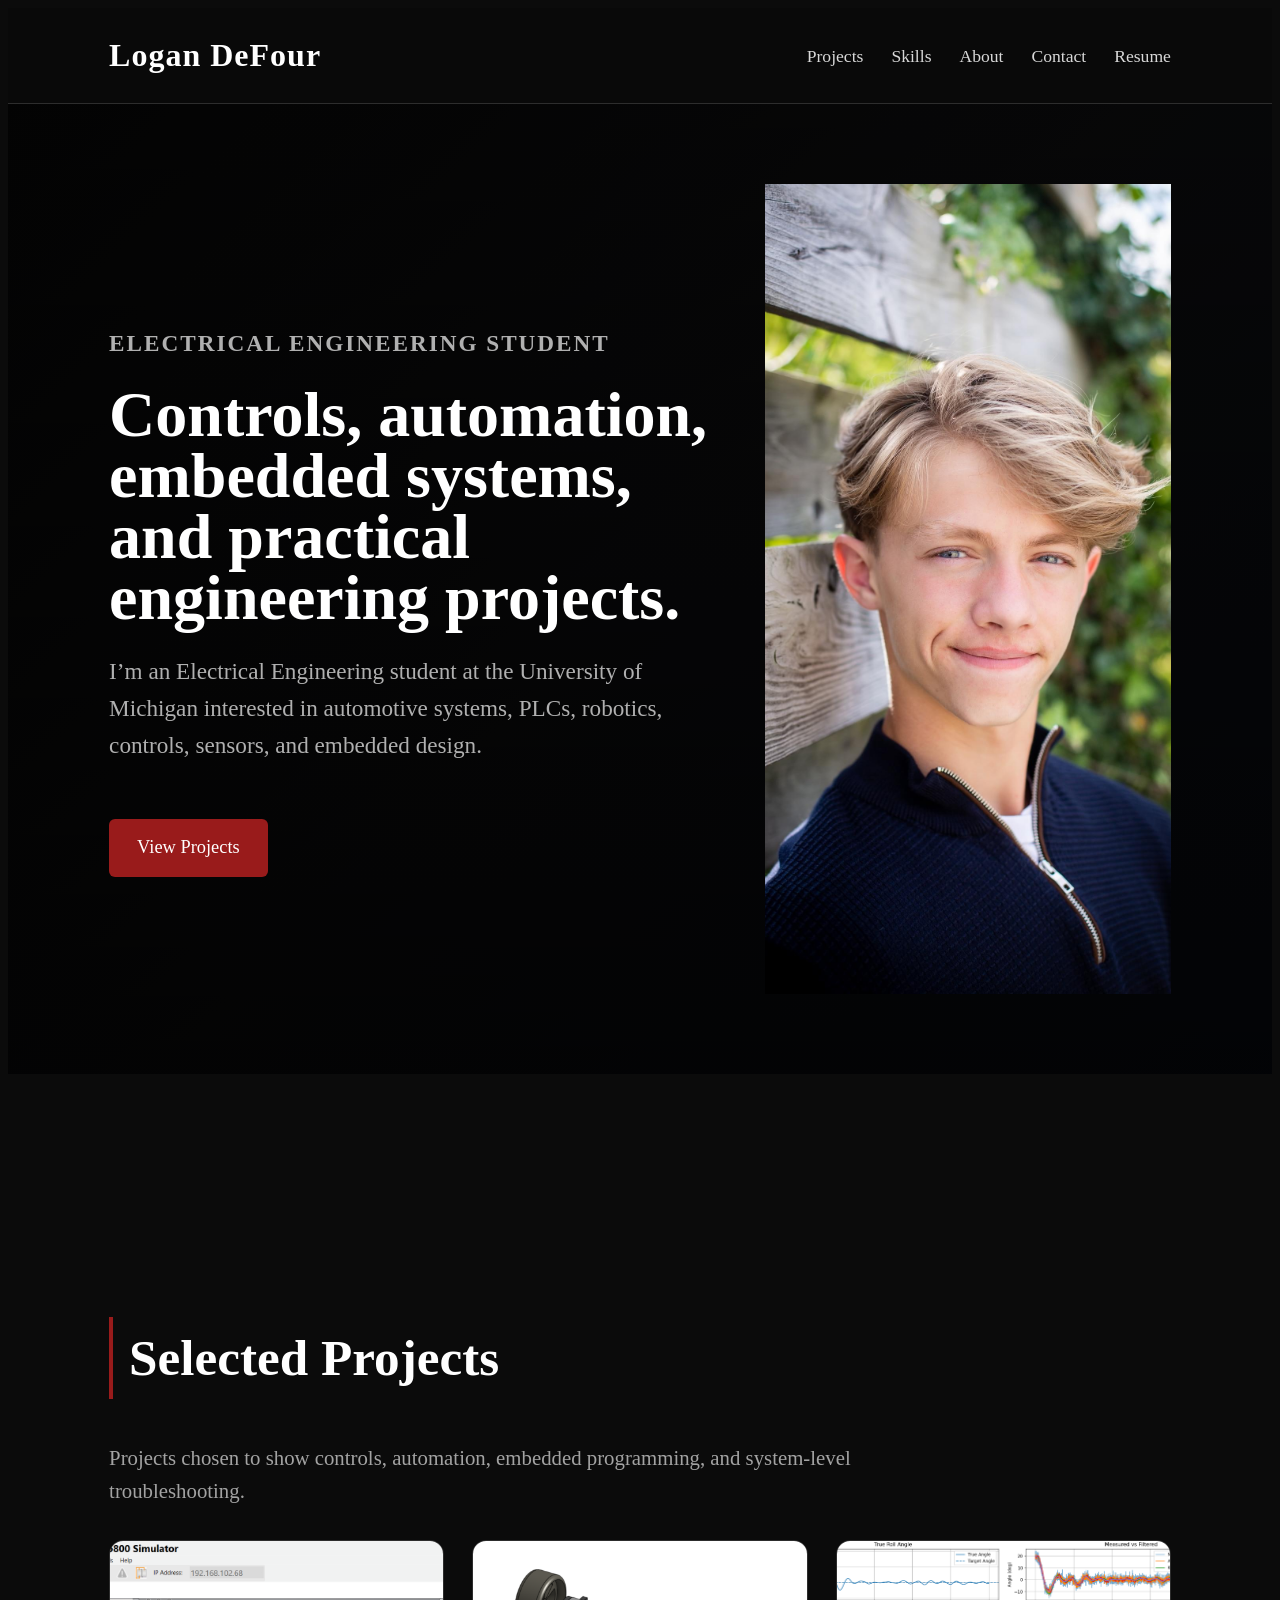
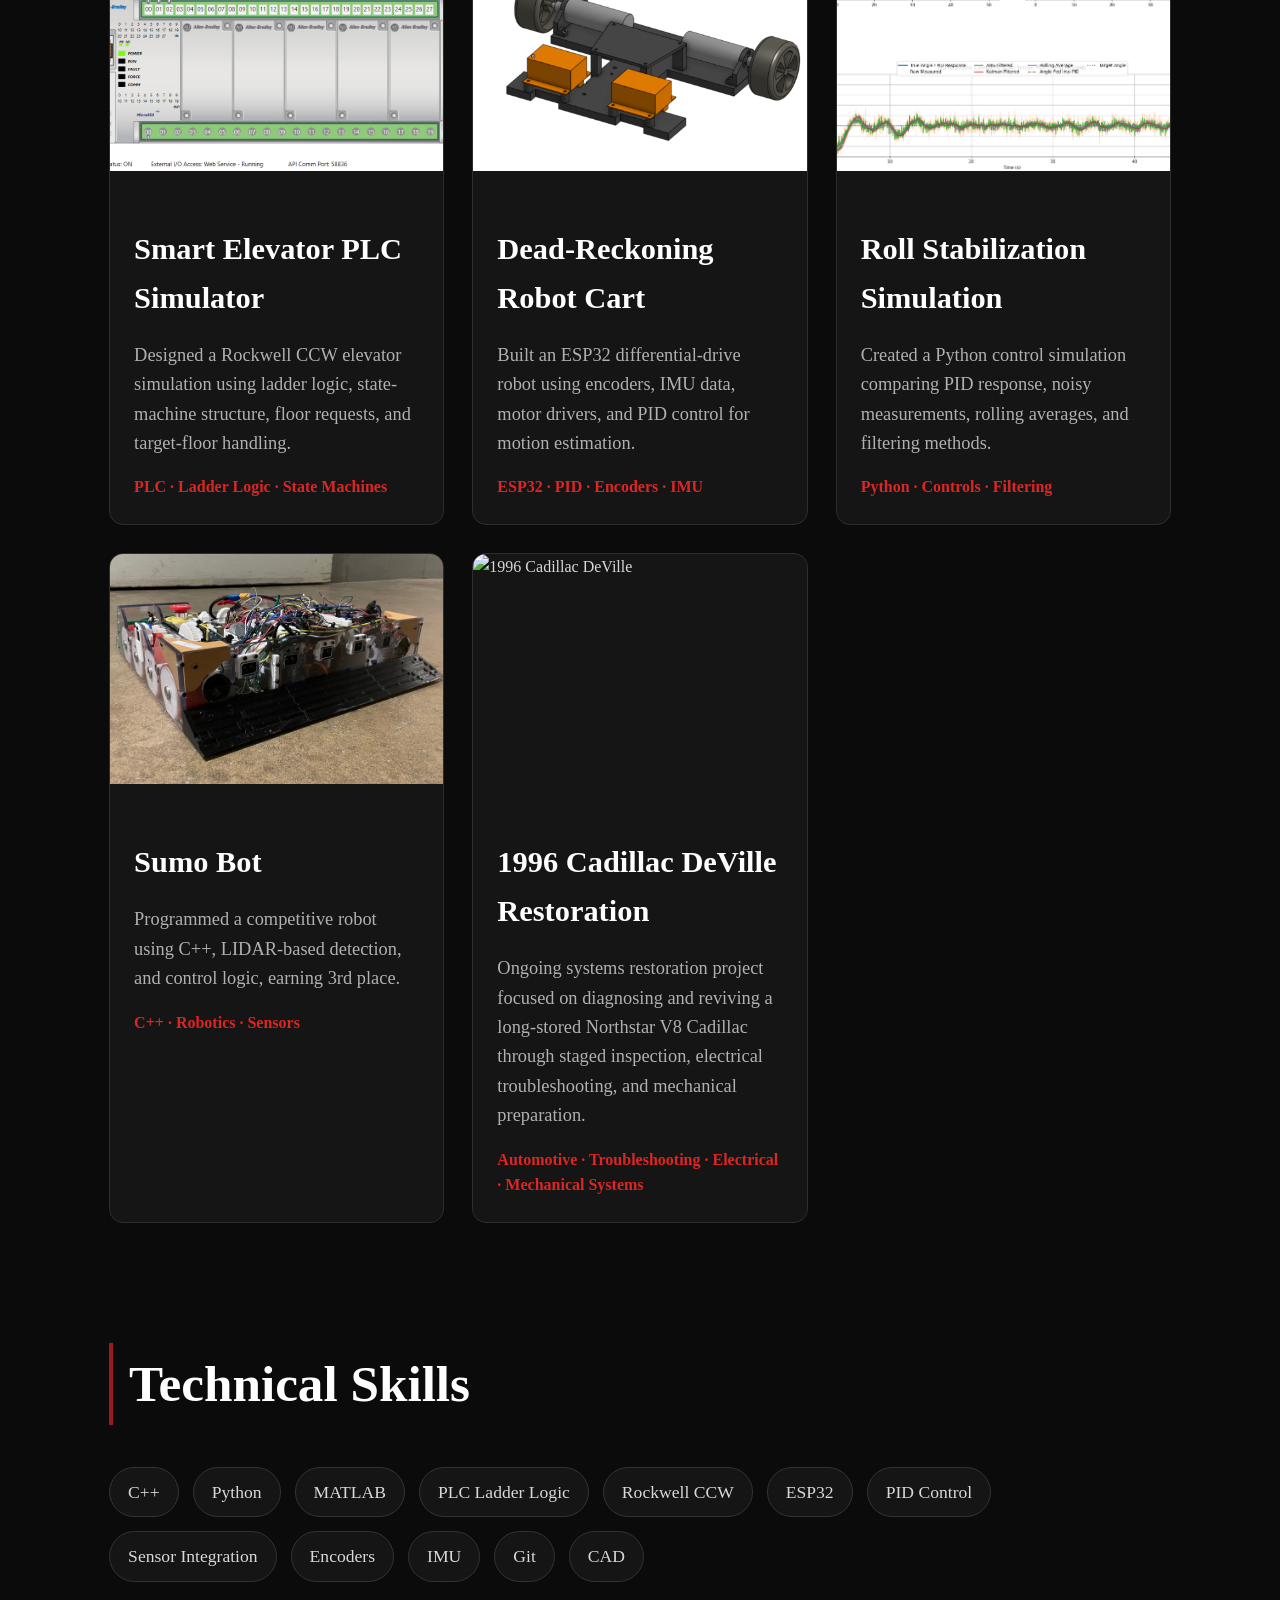
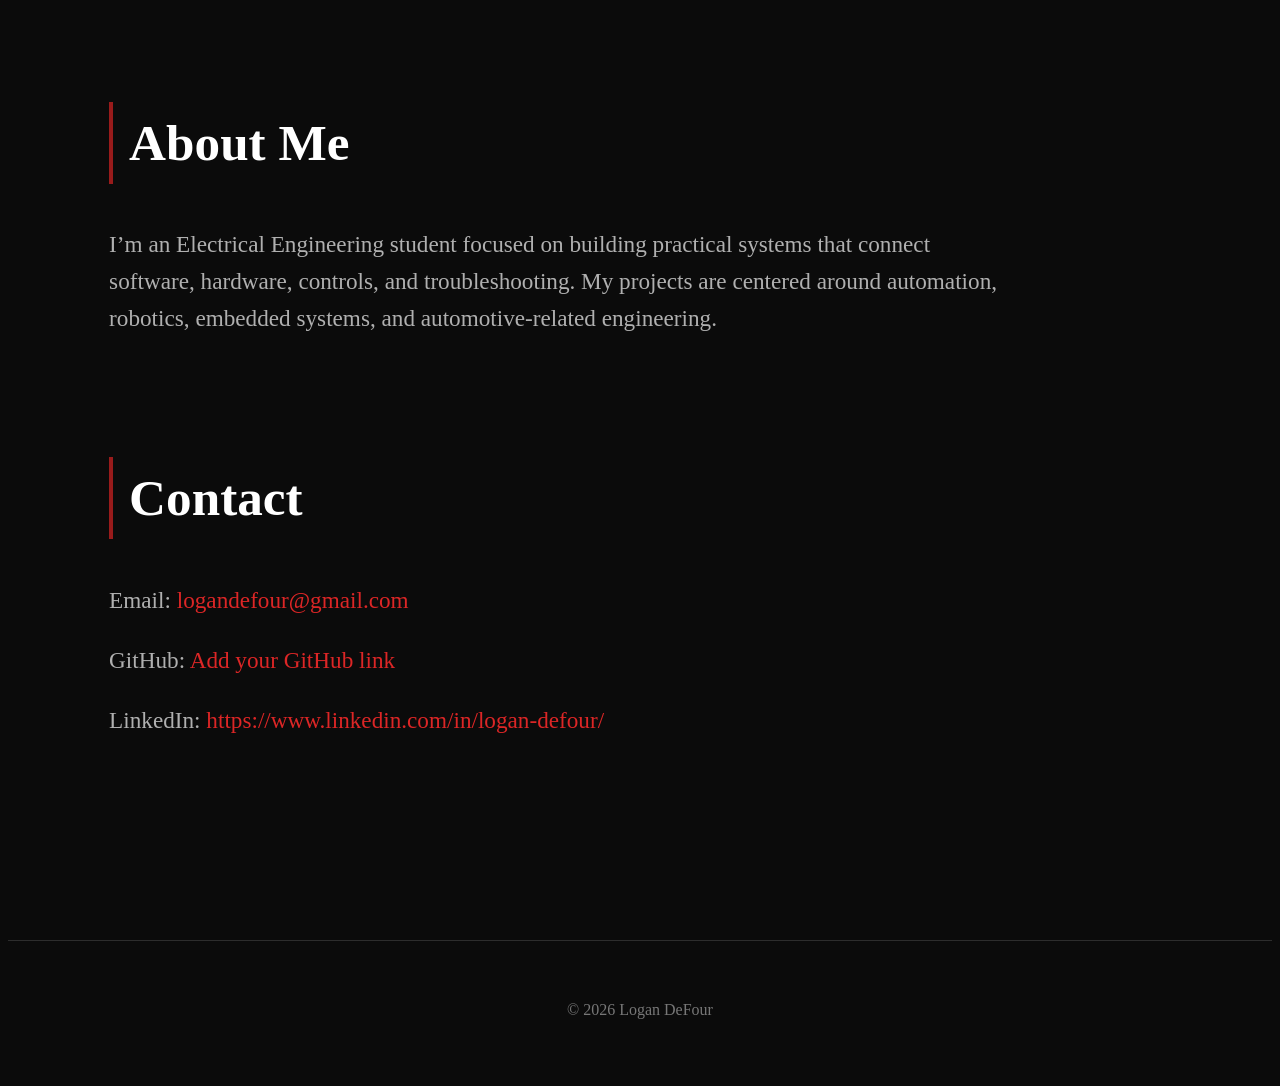
==== index.html @ d98cb48e "another bug fix" ====
<!DOCTYPE html>
<html lang="en">
<head>
  <meta charset="UTF-8" />
  <meta name="viewport" content="width=device-width, initial-scale=1.0" />
  <title>Logan DeFour | Engineering Portfolio</title>
  <link rel="stylesheet" href="style.css" />
</head>
<body>

<header class="site-header">
  <nav>
    <a class="logo" href="index.html">Logan DeFour</a>
    <div class="nav-links">
      <a href="#projects">Projects</a>
      <a href="#skills">Skills</a>
      <a href="#about">About</a>
      <a href="#contact">Contact</a>
      <a href="resume.pdf" target="_blank">Resume</a>
    </div>
  </nav>
</header>

<section class="hero">
  <div class="hero-text">
    <p class="eyebrow">Electrical Engineering Student</p>
    <h1>Controls, automation, embedded systems, and practical engineering projects.</h1>
    <p>
      I’m an Electrical Engineering student at the University of Michigan interested in
      automotive systems, PLCs, robotics, controls, sensors, and embedded design.
    </p>
    <a class="button" href="#projects">View Projects</a>
  </div>

<img
  class="hero-image"
  src="images/headshot.JPG"
  alt="Logan DeFour"
/>
</section>

<main>

<section id="projects">
  <div class="section-heading">
    <h2>Selected Projects</h2>
    <p>Projects chosen to show controls, automation, embedded programming, and system-level troubleshooting.</p>
  </div>

  <div class="project-grid">

    <a class="project-card" href="projects/elevator.html">
      <img
        class="project-image"
        src = "images/850-sim-image.png"
        alt="plc sim icon"
      />
      <div class="project-content">
        <h3>Smart Elevator PLC Simulator</h3>
        <p>
          Designed a Rockwell CCW elevator simulation using ladder logic, state-machine structure,
          floor requests, and target-floor handling.
        </p>
        <span>PLC · Ladder Logic · State Machines</span>
      </div>
    </a>

    <a class="project-card" href="projects/robot-cart.html">
      <img
        class="project-image"
        src="images/dr-cad.png"
        alt="dr cart CAD model"
      />
      <div class="project-content">
        <h3>Dead-Reckoning Robot Cart</h3>
        <p>
          Built an ESP32 differential-drive robot using encoders, IMU data, motor drivers,
          and PID control for motion estimation.
        </p>
        <span>ESP32 · PID · Encoders · IMU</span>
      </div>
    </a>

    <a class="project-card" href="projects/controls-sim.html">
    <img
        class="project-image"
        src="images/control-sim-chart.png"
        alt="control sim chart"
    /> 
      <div class="project-content">
        <h3>Roll Stabilization Simulation</h3>
        <p>
          Created a Python control simulation comparing PID response, noisy measurements,
          rolling averages, and filtering methods.
        </p>
        <span>Python · Controls · Filtering</span>
      </div>
    </a>

    <a class="project-card" href="projects/sumo-bot.html">
        <img
        class="project-image"
        src="images/sumo-title-card.jpeg"
        alt="sumo index picture"
      />
      <div 
      <div class="project-content">
        <h3>Sumo Bot</h3>
        <p>
          Programmed a competitive robot using C++, LIDAR-based detection, and control logic,
          earning 3rd place.
        </p>
        <span>C++ · Robotics · Sensors</span>
      </div>
    </a>


<a class="project-card" href="projects/deville.html">
  <img
    class="project-image"
    src="images/side_profile.PNG"
    alt="1996 Cadillac DeVille"
/>
  <div class="project-content">
    <h3>1996 Cadillac DeVille Restoration</h3>
    <p>
      Ongoing systems restoration project focused on diagnosing and reviving a long-stored
      Northstar V8 Cadillac through staged inspection, electrical troubleshooting, and mechanical preparation.
    </p>
    <span>Automotive · Troubleshooting · Electrical · Mechanical Systems</span>
  </div>
</a>

  </div>
</section>

<section id="skills">
  <div class="section-heading">
    <h2>Technical Skills</h2>
  </div>

  <div class="skills-grid">
    <span>C++</span>
    <span>Python</span>
    <span>MATLAB</span>
    <span>PLC Ladder Logic</span>
    <span>Rockwell CCW</span>
    <span>ESP32</span>
    <span>PID Control</span>
    <span>Sensor Integration</span>
    <span>Encoders</span>
    <span>IMU</span>
    <span>Git</span>
    <span>CAD</span>
  </div>
</section>

<section id="about" class="about">
  <div class="section-heading">
    <h2>About Me</h2>
  </div>

  <p>
    I’m an Electrical Engineering student focused on building practical systems that connect
    software, hardware, controls, and troubleshooting. My projects are centered around automation,
    robotics, embedded systems, and automotive-related engineering.
  </p>
</section>

<section id="contact" class="contact">
  <div class="section-heading">
    <h2>Contact</h2>
  </div>

  <p>Email: <a href="mailto:logandefour@gmail.com">logandefour@gmail.com</a></p>
  <p>GitHub: <a href="#" target="_blank">Add your GitHub link</a></p>
  <p>LinkedIn: <a href="#" target="_blank">https://www.linkedin.com/in/logan-defour/</a></p>
</section>

</main>

<footer>
  <p>© 2026 Logan DeFour</p>
</footer>
---- style.css ----
<<<<<<< HEAD
@import url('https://fonts.googleapis.com/css2?family=Cormorant+Garamond:wght@400;500;600;700&display=swap');

* {
  margin: 0;
  padding: 0;
  box-sizing: border-box;
}

html {
  scroll-behavior: smooth;
}

body {
  background: #0b0b0b;
  color: #d8d8d8;
  font-family: "Cormorant Garamond", serif;
  line-height: 1.6;
}

a {
  color: inherit;
  text-decoration: none;
}

.site-header {
  position: sticky;
  top: 0;
  z-index: 10;
  background: rgba(10, 10, 10, 0.92);
  border-bottom: 1px solid #2d2d2d;
  backdrop-filter: blur(10px);
}

nav {
  display: flex;
  justify-content: space-between;
  align-items: center;
  padding: 22px 8%;
}

.logo {
  color: #ffffff;
  font-size: 2rem;
  font-weight: 700;
  letter-spacing: 1px;
}

.nav-links a {
  margin-left: 24px;
  color: #d8d8d8;
  font-size: 1.1rem;
}

.nav-links a:hover {
  color: #dc2626;
}

.hero {
  min-height: 90vh;
  padding: 80px 8%;
  display: grid;
  grid-template-columns: 1.2fr 0.8fr;
  gap: 48px;
  align-items: center;
  background:
    linear-gradient(rgba(0,0,0,0.72), rgba(0,0,0,0.86)),
    linear-gradient(135deg, #0b0b0b, #18181b, #111827);
}

.eyebrow {
  color: #dc2626;
  font-weight: 700;
  text-transform: uppercase;
  letter-spacing: 2px;
}

.hero h1 {
  font-size: clamp(3.4rem, 5vw, 6.7rem);
  line-height: 0.95;
  margin: 16px 0 24px;
  color: white;
}

.hero p {
  font-size: 1.45rem;
  color: #b0b0b0;
  max-width: 850px;
}

.button {
  display: inline-block;
  margin-top: 32px;
  padding: 14px 28px;
  background: #991b1b;
  color: white;
  border-radius: 6px;
  font-size: 1.15rem;
  transition: 0.25s;
}

.button:hover {
  background: #dc2626;
  transform: translateY(-2px);
}

.placeholder {
  border: 1px dashed #555;
  background: #151515;
  color: #777;
  display: flex;
  align-items: center;
  justify-content: center;
  text-align: center;
  padding: 24px;
}

.hero-visual {
    height: 650px;
    overflow: hidden;
    border-radius: 16px;
}

.hero-image {
    width: 100%;
    height: 100%;
    object-fit: cover;
    object-position: center top;
}

main {
  padding: 80px 8%;
}

section {
  margin-bottom: 120px;
}

.section-heading {
  margin-bottom: 32px;
}

.section-heading h2 {
  font-size: 3.2rem;
  color: white;
  border-left: 4px solid #991b1b;
  padding-left: 16px;
}

.section-heading p {
  font-size: 1.3rem;
  color: #a3a3a3;
  max-width: 850px;
  margin-top: 12px;
}

.project-grid {
  display: grid;
  grid-template-columns: repeat(auto-fit, minmax(320px, 1fr));
  gap: 28px;
}

.project-card {
  background: #151515;
  border: 1px solid #2d2d2d;
  border-radius: 14px;
  overflow: hidden;
  transition: 0.25s;
}

.project-card:hover {
  transform: translateY(-8px);
  border-color: #991b1b;
  box-shadow: 0 10px 30px rgba(153, 27, 27, 0.25);
}

.project-image {
    width: 100%;
    height: 230px;
    object-fit: cover;
    display: block;
}
.project-content {
  padding: 24px;
}

.project-content h3 {
  font-size: 1.9rem;
  color: white;
  margin-bottom: 12px;
}

.project-content p {
  font-size: 1.15rem;
  color: #b0b0b0;
  margin-bottom: 16px;
}

.project-content span {
  color: #dc2626;
  font-weight: 700;
}

.skills-grid {
  display: flex;
  flex-wrap: wrap;
  gap: 14px;
}

.skills-grid span {
  background: #151515;
  border: 1px solid #333;
  padding: 10px 18px;
  border-radius: 999px;
  font-size: 1.1rem;
}

.about p,
.contact p {
  font-size: 1.45rem;
  color: #b0b0b0;
  max-width: 900px;
}

.contact a {
  color: #dc2626;
}

footer {
  padding: 40px 8%;
  text-align: center;
  border-top: 1px solid #2d2d2d;
  color: #777;
}

/* Project Pages */

.project-page {
  padding: 80px 8%;
}

.project-hero {
  margin-bottom: 70px;
}

.back-link {
  color: #dc2626;
  font-size: 1.1rem;
}

.project-hero h1 {
  font-size: clamp(3rem, 7vw, 6rem);
  color: white;
  line-height: 1;
  margin: 24px 0;
}

.project-summary {
  font-size: 1.45rem;
  color: #b0b0b0;
  max-width: 950px;
}

.project-layout {
  display: grid;
  grid-template-columns: 1fr 1fr;
  gap: 36px;
  align-items: start;
}

.project-section {
  background: #151515;
  border: 1px solid #2d2d2d;
  border-radius: 14px;
  padding: 28px;
}

.project-section h2 {
  font-size: 2.3rem;
  color: white;
  margin-bottom: 16px;
}

.project-section p,
.project-section li {
  font-size: 1.2rem;
  color: #b0b0b0;
}

.project-section ul {
  padding-left: 24px;
}

.visual-large {
  min-height: 360px;
  border-radius: 14px;
  margin-bottom: 28px;
}

.full-width {
  grid-column: 1 / -1;
}

@media (max-width: 850px) {
  .hero,
  .project-layout {
    grid-template-columns: 1fr;
  }

  nav {
    flex-direction: column;
    gap: 16px;
  }

  .nav-links a {
    margin: 0 8px;
  }
=======
@import url('https://fonts.googleapis.com/css2?family=Cormorant+Garamond:wght@400;500;600;700&display=swap');

* {
  margin: 0;
  padding: 0;
  box-sizing: border-box;
}

html {
  scroll-behavior: smooth;
}

body {
  background: #0b0b0b;
  color: #d8d8d8;
  font-family: "Cormorant Garamond", serif;
  line-height: 1.6;
}

a {
  color: inherit;
  text-decoration: none;
}

.site-header {
  position: sticky;
  top: 0;
  z-index: 10;
  background: rgba(10, 10, 10, 0.92);
  border-bottom: 1px solid #2d2d2d;
  backdrop-filter: blur(10px);
}

nav {
  display: flex;
  justify-content: space-between;
  align-items: center;
  padding: 22px 8%;
}

.logo {
  color: #ffffff;
  font-size: 2rem;
  font-weight: 700;
  letter-spacing: 1px;
}

.nav-links a {
  margin-left: 24px;
  color: #d8d8d8;
  font-size: 1.1rem;
}

.nav-links a:hover {
  color: #dc2626;
}

.hero {
  min-height: 90vh;
  padding: 80px 8%;
  display: grid;
  grid-template-columns: 1.2fr 0.8fr;
  gap: 48px;
  align-items: center;
  background:
    linear-gradient(rgba(0,0,0,0.72), rgba(0,0,0,0.86)),
    linear-gradient(135deg, #0b0b0b, #18181b, #111827);
}

.eyebrow {
  color: #dc2626;
  font-weight: 700;
  text-transform: uppercase;
  letter-spacing: 2px;
}

.hero h1 {
  font-size: clamp(3.4rem, 5vw, 6.7rem);
  line-height: 0.95;
  margin: 16px 0 24px;
  color: white;
}

.hero p {
  font-size: 1.45rem;
  color: #b0b0b0;
  max-width: 850px;
}

.button {
  display: inline-block;
  margin-top: 32px;
  padding: 14px 28px;
  background: #991b1b;
  color: white;
  border-radius: 6px;
  font-size: 1.15rem;
  transition: 0.25s;
}

.button:hover {
  background: #dc2626;
  transform: translateY(-2px);
}

.placeholder {
  border: 1px dashed #555;
  background: #151515;
  color: #777;
  display: flex;
  align-items: center;
  justify-content: center;
  text-align: center;
  padding: 24px;
}

.hero-visual {
    height: 650px;
    overflow: hidden;
    border-radius: 16px;
}

.hero-image {
    width: 100%;
    height: 100%;
    object-fit: cover;
    object-position: center top;
}

main {
  padding: 80px 8%;
}

section {
  margin-bottom: 120px;
}

.section-heading {
  margin-bottom: 32px;
}

.section-heading h2 {
  font-size: 3.2rem;
  color: white;
  border-left: 4px solid #991b1b;
  padding-left: 16px;
}

.section-heading p {
  font-size: 1.3rem;
  color: #a3a3a3;
  max-width: 850px;
  margin-top: 12px;
}

.project-grid {
  display: grid;
  grid-template-columns: repeat(auto-fit, minmax(320px, 1fr));
  gap: 28px;
}

.project-card {
  background: #151515;
  border: 1px solid #2d2d2d;
  border-radius: 14px;
  overflow: hidden;
  transition: 0.25s;
}

.project-card:hover {
  transform: translateY(-8px);
  border-color: #991b1b;
  box-shadow: 0 10px 30px rgba(153, 27, 27, 0.25);
}

.project-image {
    width: 100%;
    height: 230px;
    object-fit: cover;
    display: block;
}
.project-content {
  padding: 24px;
}

.project-content h3 {
  font-size: 1.9rem;
  color: white;
  margin-bottom: 12px;
}

.project-content p {
  font-size: 1.15rem;
  color: #b0b0b0;
  margin-bottom: 16px;
}

.project-content span {
  color: #dc2626;
  font-weight: 700;
}

.skills-grid {
  display: flex;
  flex-wrap: wrap;
  gap: 14px;
}

.skills-grid span {
  background: #151515;
  border: 1px solid #333;
  padding: 10px 18px;
  border-radius: 999px;
  font-size: 1.1rem;
}

.about p,
.contact p {
  font-size: 1.45rem;
  color: #b0b0b0;
  max-width: 900px;
}

.contact a {
  color: #dc2626;
}

footer {
  padding: 40px 8%;
  text-align: center;
  border-top: 1px solid #2d2d2d;
  color: #777;
}

/* Project Pages */

.project-page {
  padding: 80px 8%;
}

.project-hero {
  margin-bottom: 70px;
}

.back-link {
  color: #dc2626;
  font-size: 1.1rem;
}

.project-hero h1 {
  font-size: clamp(3rem, 7vw, 6rem);
  color: white;
  line-height: 1;
  margin: 24px 0;
}

.project-summary {
  font-size: 1.45rem;
  color: #b0b0b0;
  max-width: 950px;
}

.project-layout {
  display: grid;
  grid-template-columns: 1fr 1fr;
  gap: 36px;
  align-items: start;
}

.project-section {
  background: #151515;
  border: 1px solid #2d2d2d;
  border-radius: 14px;
  padding: 28px;
}

.project-section h2 {
  font-size: 2.3rem;
  color: white;
  margin-bottom: 16px;
}

.project-section p,
.project-section li {
  font-size: 1.2rem;
  color: #b0b0b0;
}

.project-section ul {
  padding-left: 24px;
}

.visual-large {
  min-height: 360px;
  border-radius: 14px;
  margin-bottom: 28px;
}

.full-width {
  grid-column: 1 / -1;
}

@media (max-width: 850px) {
  .hero,
  .project-layout {
    grid-template-columns: 1fr;
  }

  nav {
    flex-direction: column;
    gap: 16px;
  }

  .nav-links a {
    margin: 0 8px;
  }
>>>>>>> 4660305 (Initial Portfolio)
}
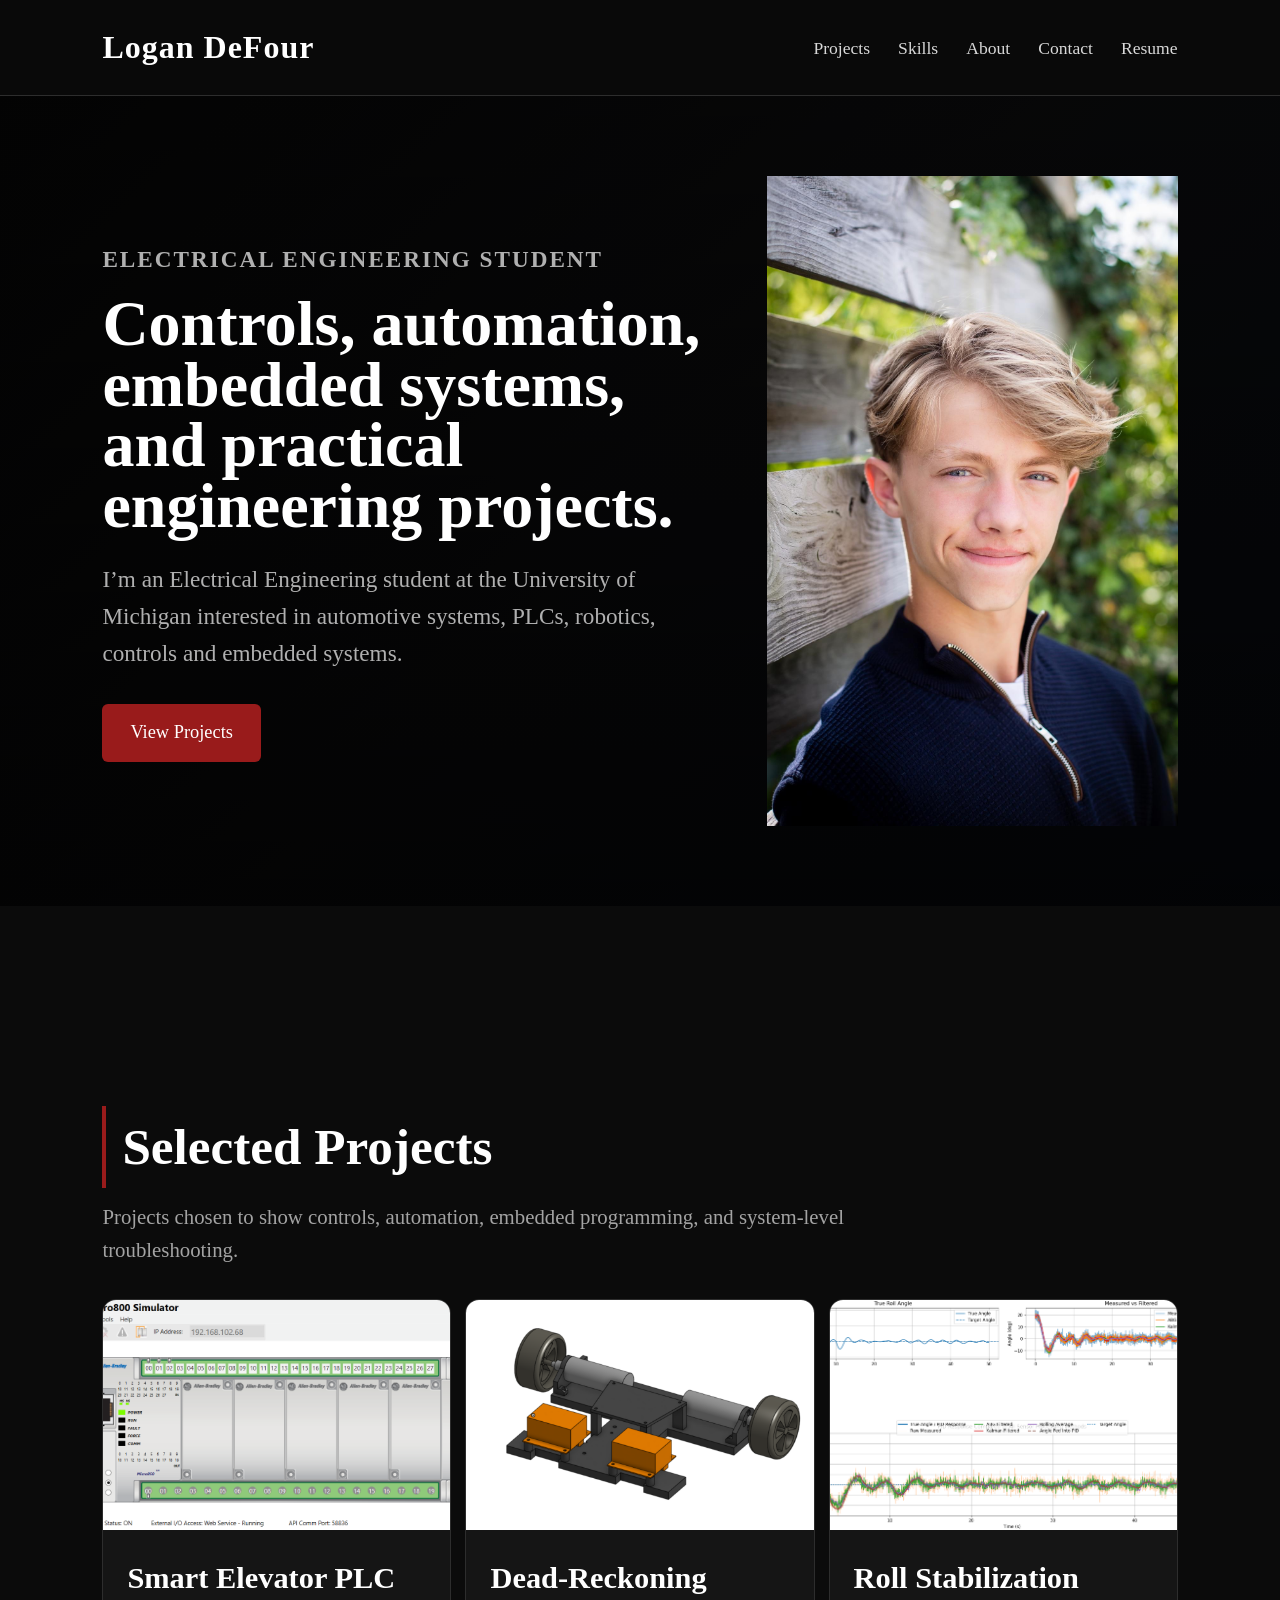
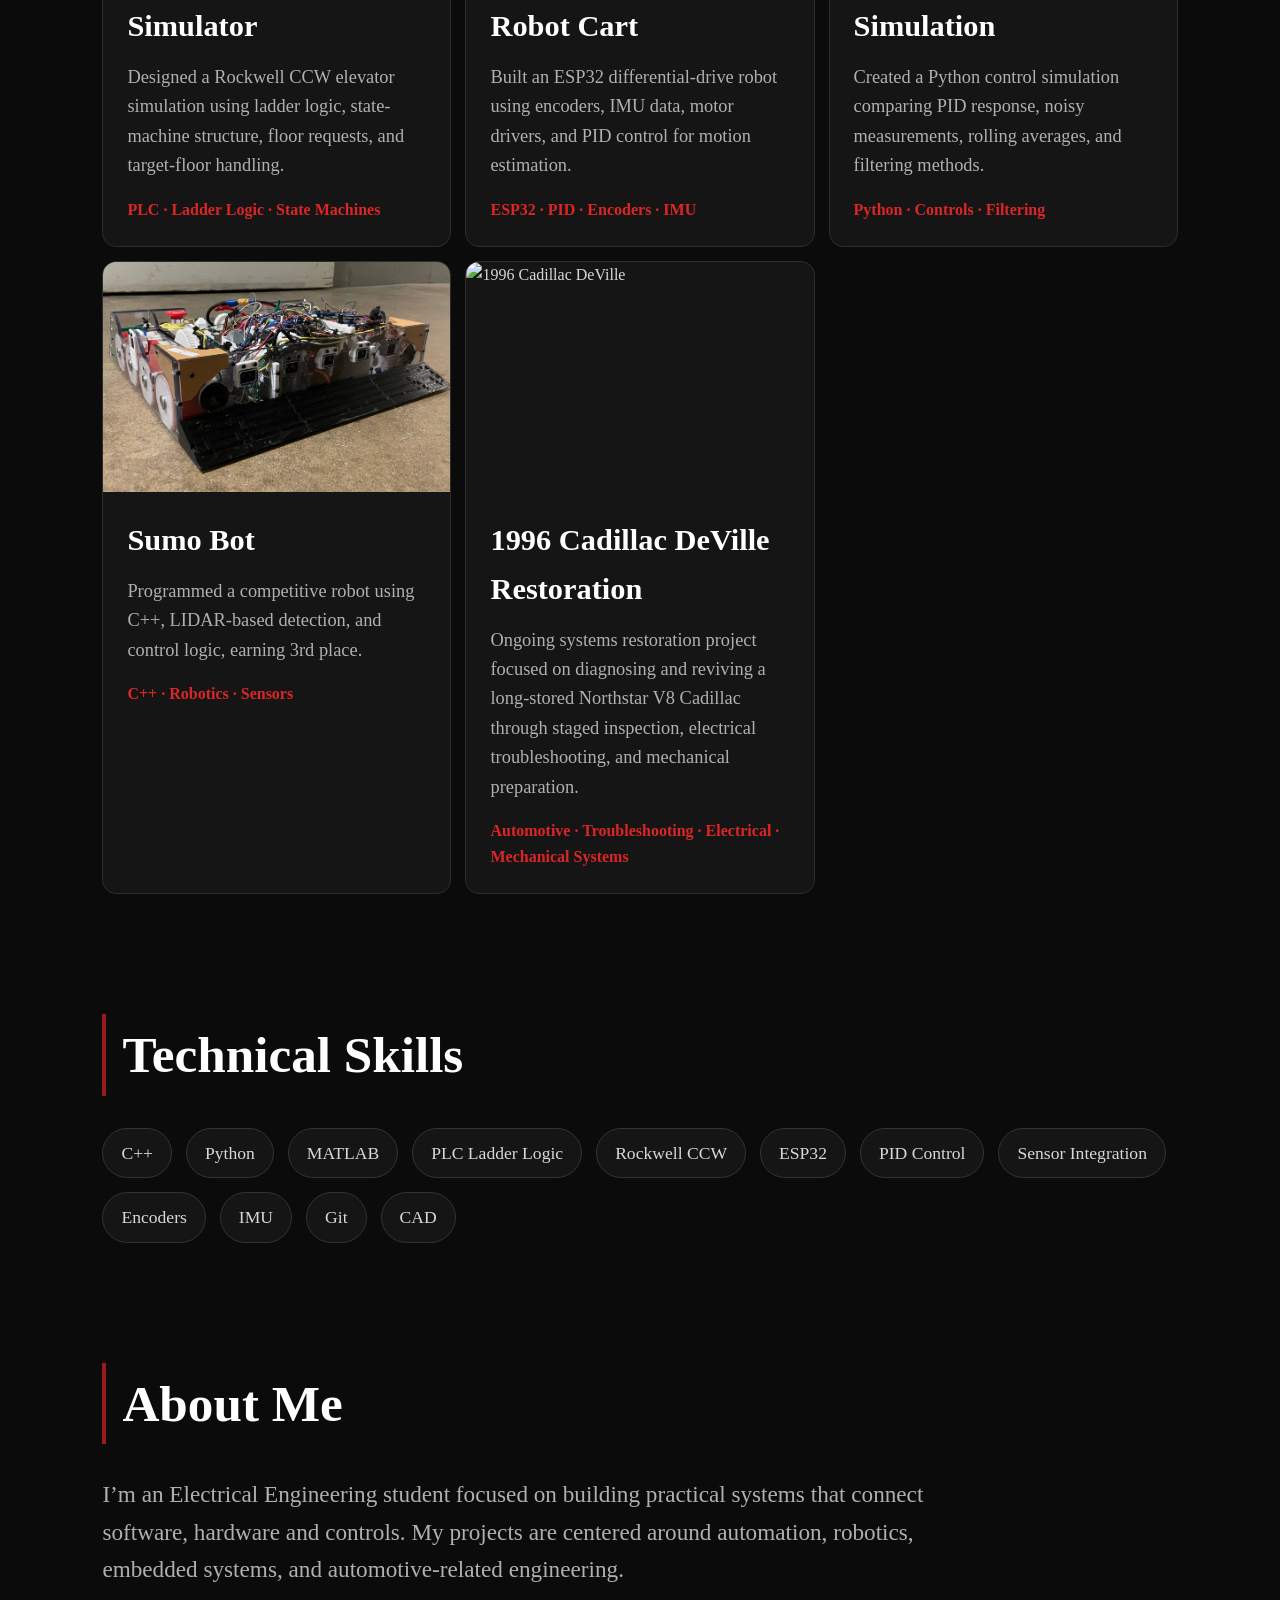
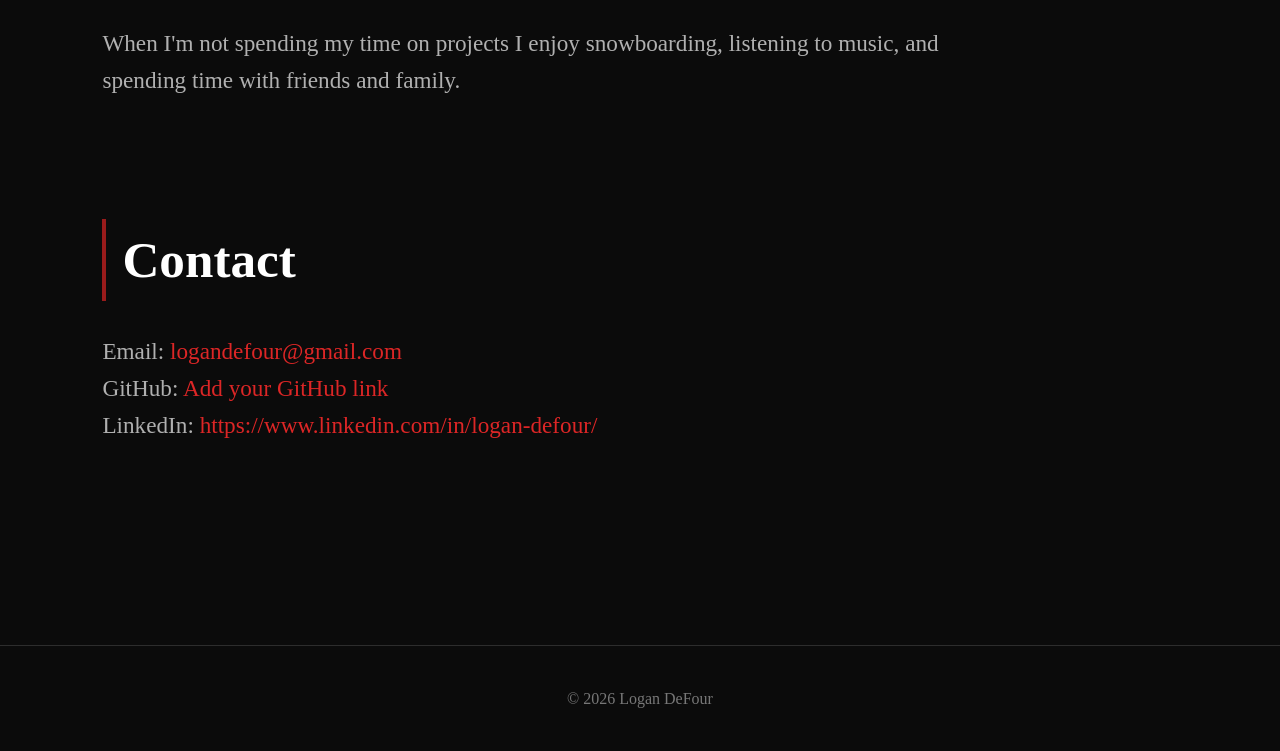
==== commit 5a944360: "about me clarification, grammatical clariifcations" ====
--- a/index.html
+++ b/index.html
@@ -27,7 +27,7 @@
     <h1>Controls, automation, embedded systems, and practical engineering projects.</h1>
     <p>
       I’m an Electrical Engineering student at the University of Michigan interested in
-      automotive systems, PLCs, robotics, controls, sensors, and embedded design.
+      automotive systems, PLCs, robotics, controls and embedded systems.
     </p>
     <a class="button" href="#projects">View Projects</a>
   </div>
@@ -162,8 +162,10 @@
 
   <p>
     I’m an Electrical Engineering student focused on building practical systems that connect
-    software, hardware, controls, and troubleshooting. My projects are centered around automation,
+    software, hardware and controls. My projects are centered around automation,
     robotics, embedded systems, and automotive-related engineering.
+    <br><br>
+    When I'm not spending my time on projects I enjoy snowboarding, listening to music, and spending time with friends and family.
   </p>
 </section>
 
--- a/style.css
+++ b/style.css
@@ -1,4 +1,3 @@
-<<<<<<< HEAD
 @import url('https://fonts.googleapis.com/css2?family=Cormorant+Garamond:wght@400;500;600;700&display=swap');
 
 * {
@@ -157,7 +156,7 @@
 .project-grid {
   display: grid;
   grid-template-columns: repeat(auto-fit, minmax(320px, 1fr));
-  gap: 28px;
+  gap: 14px;
 }
 
 .project-card {
@@ -272,7 +271,7 @@
   background: #151515;
   border: 1px solid #2d2d2d;
   border-radius: 14px;
-  padding: 28px;
+  padding: 14px;
 }
 
 .project-section h2 {
@@ -315,322 +314,4 @@
   .nav-links a {
     margin: 0 8px;
   }
-=======
-@import url('https://fonts.googleapis.com/css2?family=Cormorant+Garamond:wght@400;500;600;700&display=swap');
-
-* {
-  margin: 0;
-  padding: 0;
-  box-sizing: border-box;
-}
-
-html {
-  scroll-behavior: smooth;
-}
-
-body {
-  background: #0b0b0b;
-  color: #d8d8d8;
-  font-family: "Cormorant Garamond", serif;
-  line-height: 1.6;
-}
-
-a {
-  color: inherit;
-  text-decoration: none;
-}
-
-.site-header {
-  position: sticky;
-  top: 0;
-  z-index: 10;
-  background: rgba(10, 10, 10, 0.92);
-  border-bottom: 1px solid #2d2d2d;
-  backdrop-filter: blur(10px);
-}
-
-nav {
-  display: flex;
-  justify-content: space-between;
-  align-items: center;
-  padding: 22px 8%;
-}
-
-.logo {
-  color: #ffffff;
-  font-size: 2rem;
-  font-weight: 700;
-  letter-spacing: 1px;
-}
-
-.nav-links a {
-  margin-left: 24px;
-  color: #d8d8d8;
-  font-size: 1.1rem;
-}
-
-.nav-links a:hover {
-  color: #dc2626;
-}
-
-.hero {
-  min-height: 90vh;
-  padding: 80px 8%;
-  display: grid;
-  grid-template-columns: 1.2fr 0.8fr;
-  gap: 48px;
-  align-items: center;
-  background:
-    linear-gradient(rgba(0,0,0,0.72), rgba(0,0,0,0.86)),
-    linear-gradient(135deg, #0b0b0b, #18181b, #111827);
-}
-
-.eyebrow {
-  color: #dc2626;
-  font-weight: 700;
-  text-transform: uppercase;
-  letter-spacing: 2px;
-}
-
-.hero h1 {
-  font-size: clamp(3.4rem, 5vw, 6.7rem);
-  line-height: 0.95;
-  margin: 16px 0 24px;
-  color: white;
-}
-
-.hero p {
-  font-size: 1.45rem;
-  color: #b0b0b0;
-  max-width: 850px;
-}
-
-.button {
-  display: inline-block;
-  margin-top: 32px;
-  padding: 14px 28px;
-  background: #991b1b;
-  color: white;
-  border-radius: 6px;
-  font-size: 1.15rem;
-  transition: 0.25s;
-}
-
-.button:hover {
-  background: #dc2626;
-  transform: translateY(-2px);
-}
-
-.placeholder {
-  border: 1px dashed #555;
-  background: #151515;
-  color: #777;
-  display: flex;
-  align-items: center;
-  justify-content: center;
-  text-align: center;
-  padding: 24px;
-}
-
-.hero-visual {
-    height: 650px;
-    overflow: hidden;
-    border-radius: 16px;
-}
-
-.hero-image {
-    width: 100%;
-    height: 100%;
-    object-fit: cover;
-    object-position: center top;
-}
-
-main {
-  padding: 80px 8%;
-}
-
-section {
-  margin-bottom: 120px;
-}
-
-.section-heading {
-  margin-bottom: 32px;
-}
-
-.section-heading h2 {
-  font-size: 3.2rem;
-  color: white;
-  border-left: 4px solid #991b1b;
-  padding-left: 16px;
-}
-
-.section-heading p {
-  font-size: 1.3rem;
-  color: #a3a3a3;
-  max-width: 850px;
-  margin-top: 12px;
-}
-
-.project-grid {
-  display: grid;
-  grid-template-columns: repeat(auto-fit, minmax(320px, 1fr));
-  gap: 28px;
-}
-
-.project-card {
-  background: #151515;
-  border: 1px solid #2d2d2d;
-  border-radius: 14px;
-  overflow: hidden;
-  transition: 0.25s;
-}
-
-.project-card:hover {
-  transform: translateY(-8px);
-  border-color: #991b1b;
-  box-shadow: 0 10px 30px rgba(153, 27, 27, 0.25);
-}
-
-.project-image {
-    width: 100%;
-    height: 230px;
-    object-fit: cover;
-    display: block;
-}
-.project-content {
-  padding: 24px;
-}
-
-.project-content h3 {
-  font-size: 1.9rem;
-  color: white;
-  margin-bottom: 12px;
-}
-
-.project-content p {
-  font-size: 1.15rem;
-  color: #b0b0b0;
-  margin-bottom: 16px;
-}
-
-.project-content span {
-  color: #dc2626;
-  font-weight: 700;
-}
-
-.skills-grid {
-  display: flex;
-  flex-wrap: wrap;
-  gap: 14px;
-}
-
-.skills-grid span {
-  background: #151515;
-  border: 1px solid #333;
-  padding: 10px 18px;
-  border-radius: 999px;
-  font-size: 1.1rem;
-}
-
-.about p,
-.contact p {
-  font-size: 1.45rem;
-  color: #b0b0b0;
-  max-width: 900px;
-}
-
-.contact a {
-  color: #dc2626;
-}
-
-footer {
-  padding: 40px 8%;
-  text-align: center;
-  border-top: 1px solid #2d2d2d;
-  color: #777;
-}
-
-/* Project Pages */
-
-.project-page {
-  padding: 80px 8%;
-}
-
-.project-hero {
-  margin-bottom: 70px;
-}
-
-.back-link {
-  color: #dc2626;
-  font-size: 1.1rem;
-}
-
-.project-hero h1 {
-  font-size: clamp(3rem, 7vw, 6rem);
-  color: white;
-  line-height: 1;
-  margin: 24px 0;
-}
-
-.project-summary {
-  font-size: 1.45rem;
-  color: #b0b0b0;
-  max-width: 950px;
-}
-
-.project-layout {
-  display: grid;
-  grid-template-columns: 1fr 1fr;
-  gap: 36px;
-  align-items: start;
-}
-
-.project-section {
-  background: #151515;
-  border: 1px solid #2d2d2d;
-  border-radius: 14px;
-  padding: 28px;
-}
-
-.project-section h2 {
-  font-size: 2.3rem;
-  color: white;
-  margin-bottom: 16px;
-}
-
-.project-section p,
-.project-section li {
-  font-size: 1.2rem;
-  color: #b0b0b0;
-}
-
-.project-section ul {
-  padding-left: 24px;
-}
-
-.visual-large {
-  min-height: 360px;
-  border-radius: 14px;
-  margin-bottom: 28px;
-}
-
-.full-width {
-  grid-column: 1 / -1;
-}
-
-@media (max-width: 850px) {
-  .hero,
-  .project-layout {
-    grid-template-columns: 1fr;
-  }
-
-  nav {
-    flex-direction: column;
-    gap: 16px;
-  }
-
-  .nav-links a {
-    margin: 0 8px;
-  }
->>>>>>> 4660305 (Initial Portfolio)
 }
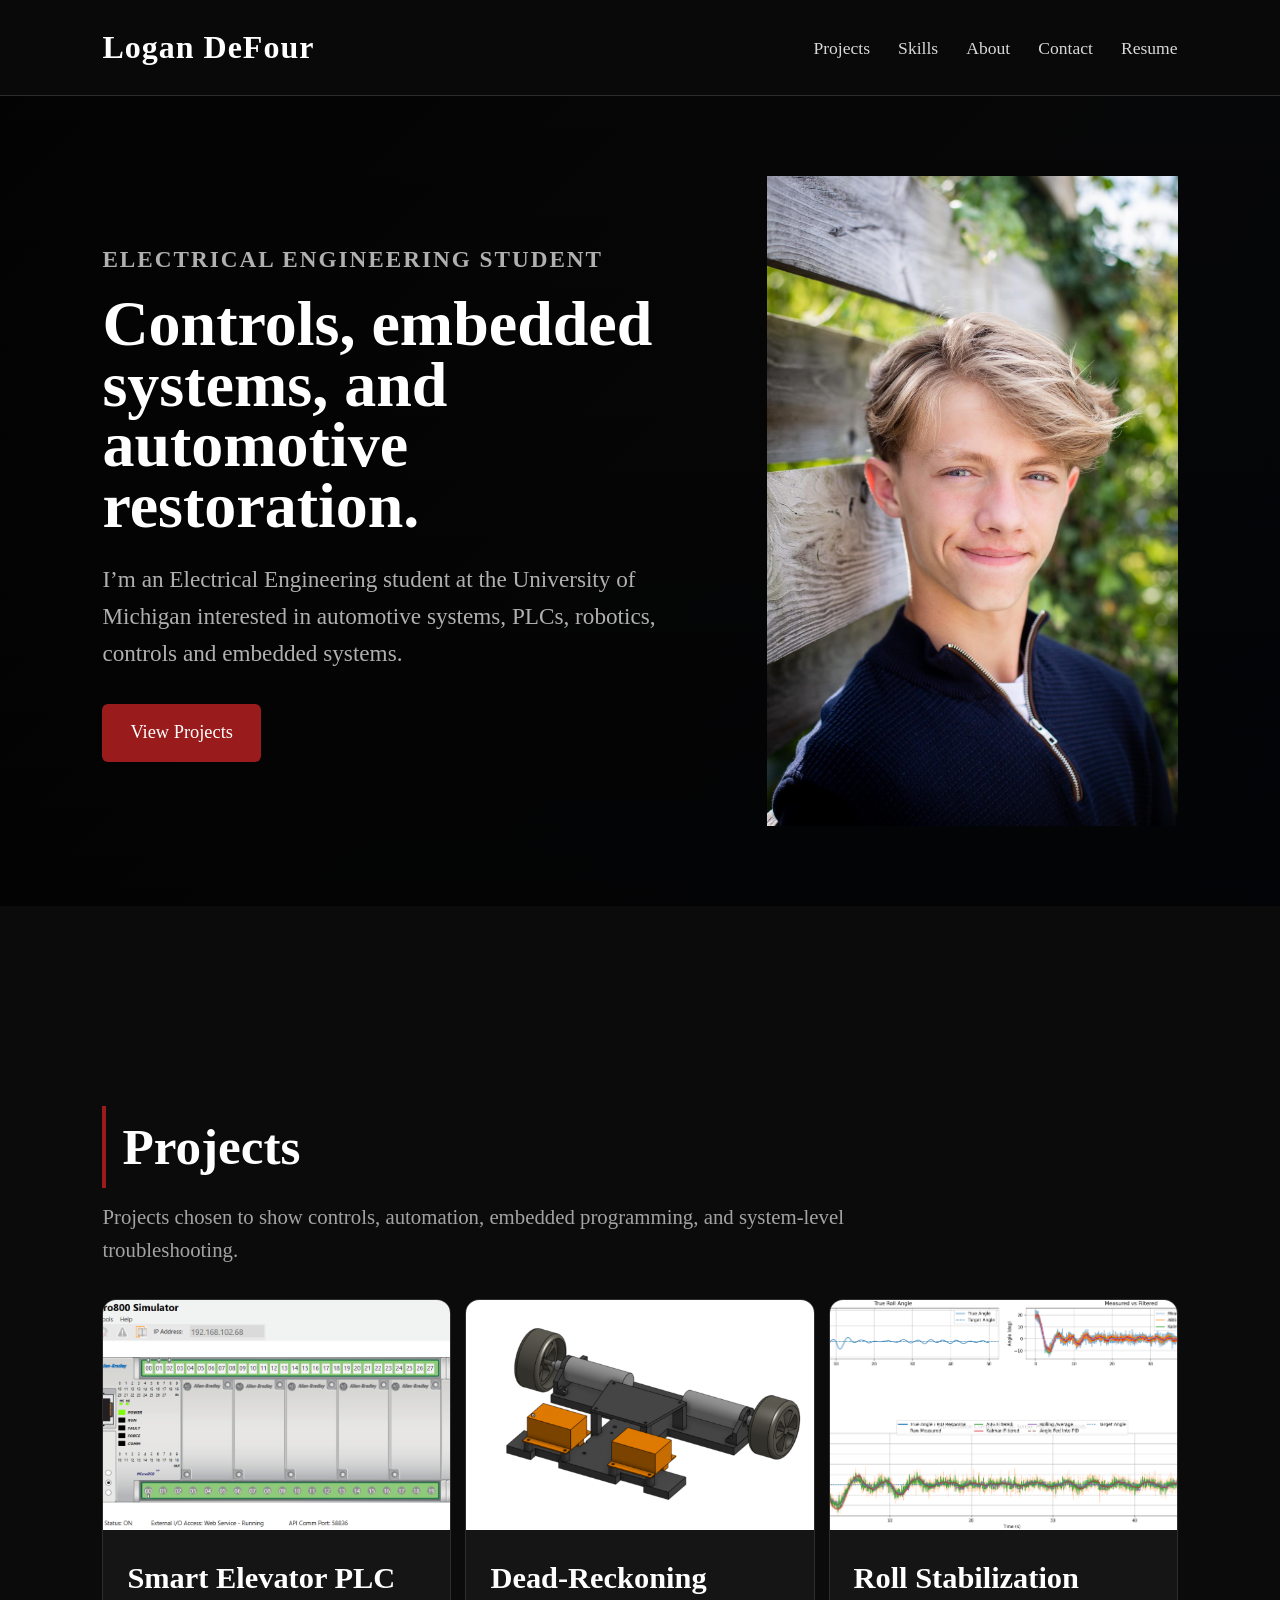
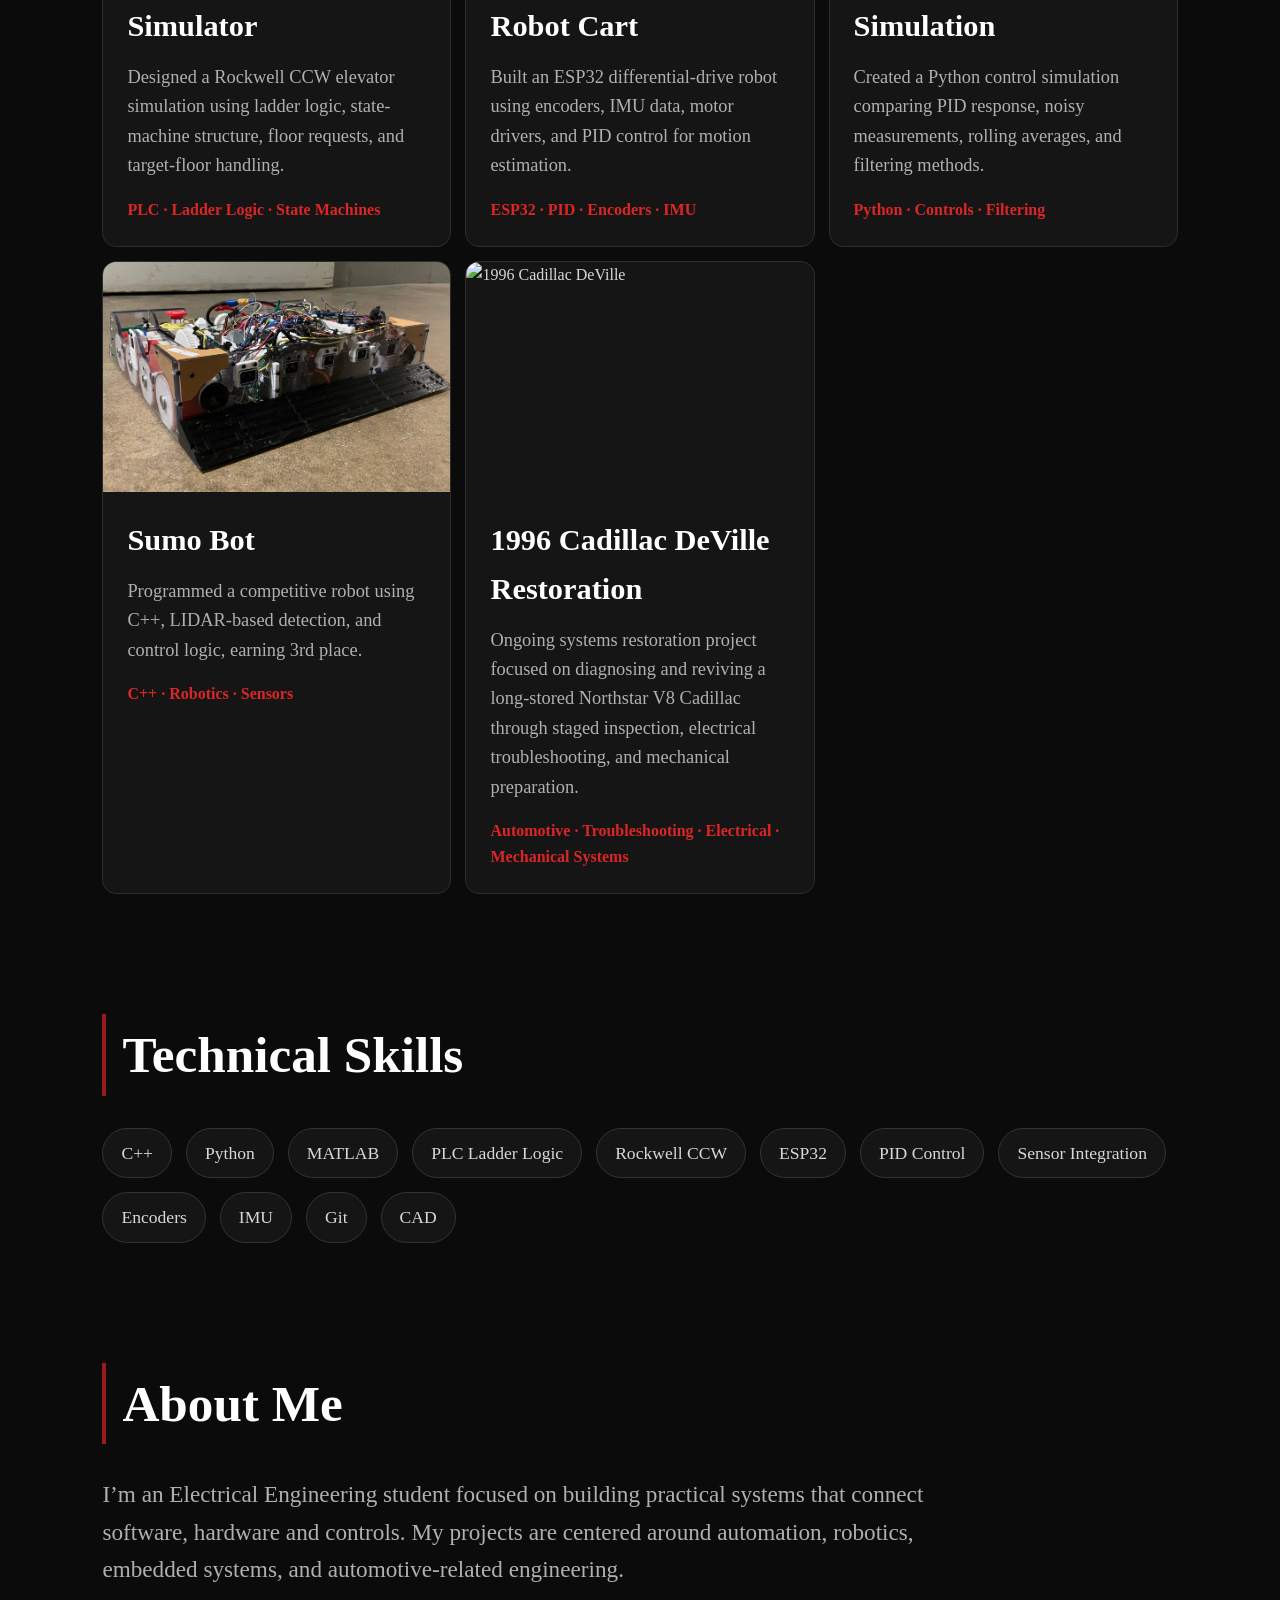
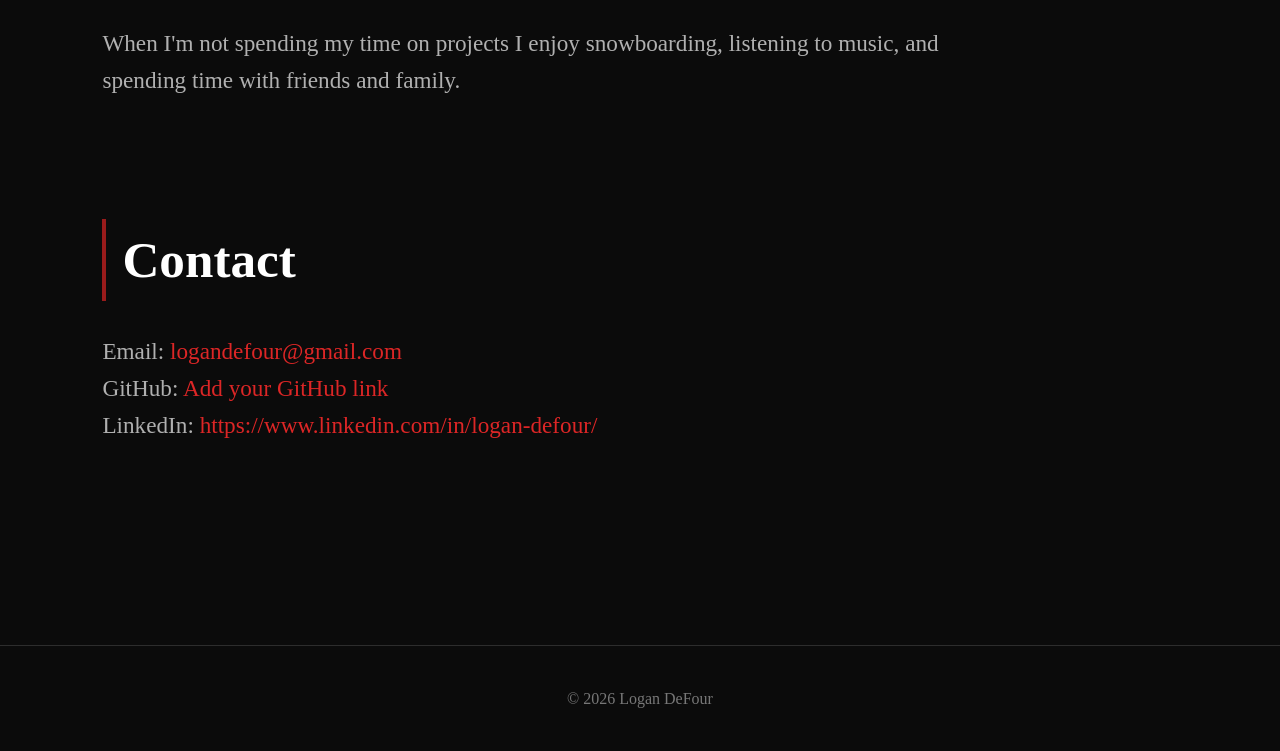
==== commit e2e8e583: "phrasing" ====
--- a/index.html
+++ b/index.html
@@ -24,7 +24,7 @@
 <section class="hero">
   <div class="hero-text">
     <p class="eyebrow">Electrical Engineering Student</p>
-    <h1>Controls, automation, embedded systems, and practical engineering projects.</h1>
+    <h1>Controls, embedded systems, and automotive restoration.</h1>
     <p>
       I’m an Electrical Engineering student at the University of Michigan interested in
       automotive systems, PLCs, robotics, controls and embedded systems.
@@ -43,7 +43,7 @@
 
 <section id="projects">
   <div class="section-heading">
-    <h2>Selected Projects</h2>
+    <h2>Projects</h2>
     <p>Projects chosen to show controls, automation, embedded programming, and system-level troubleshooting.</p>
   </div>
 
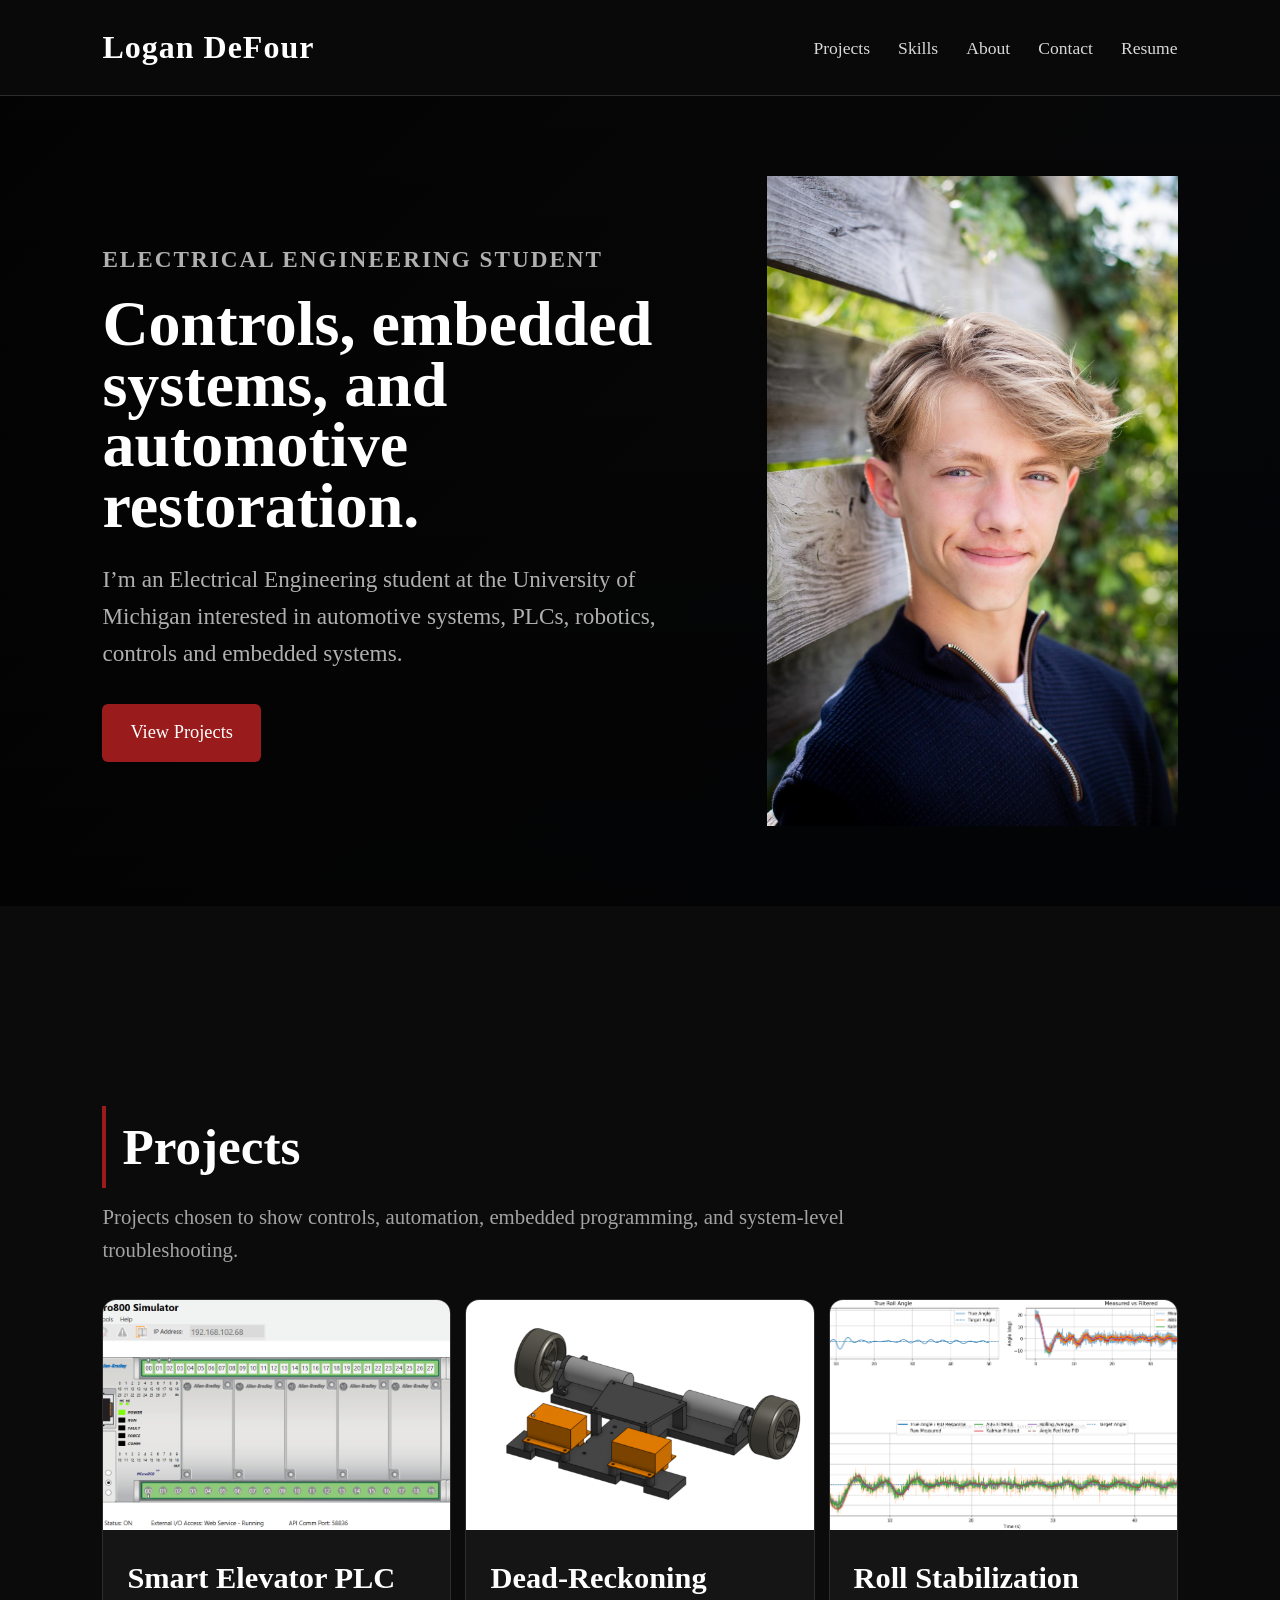
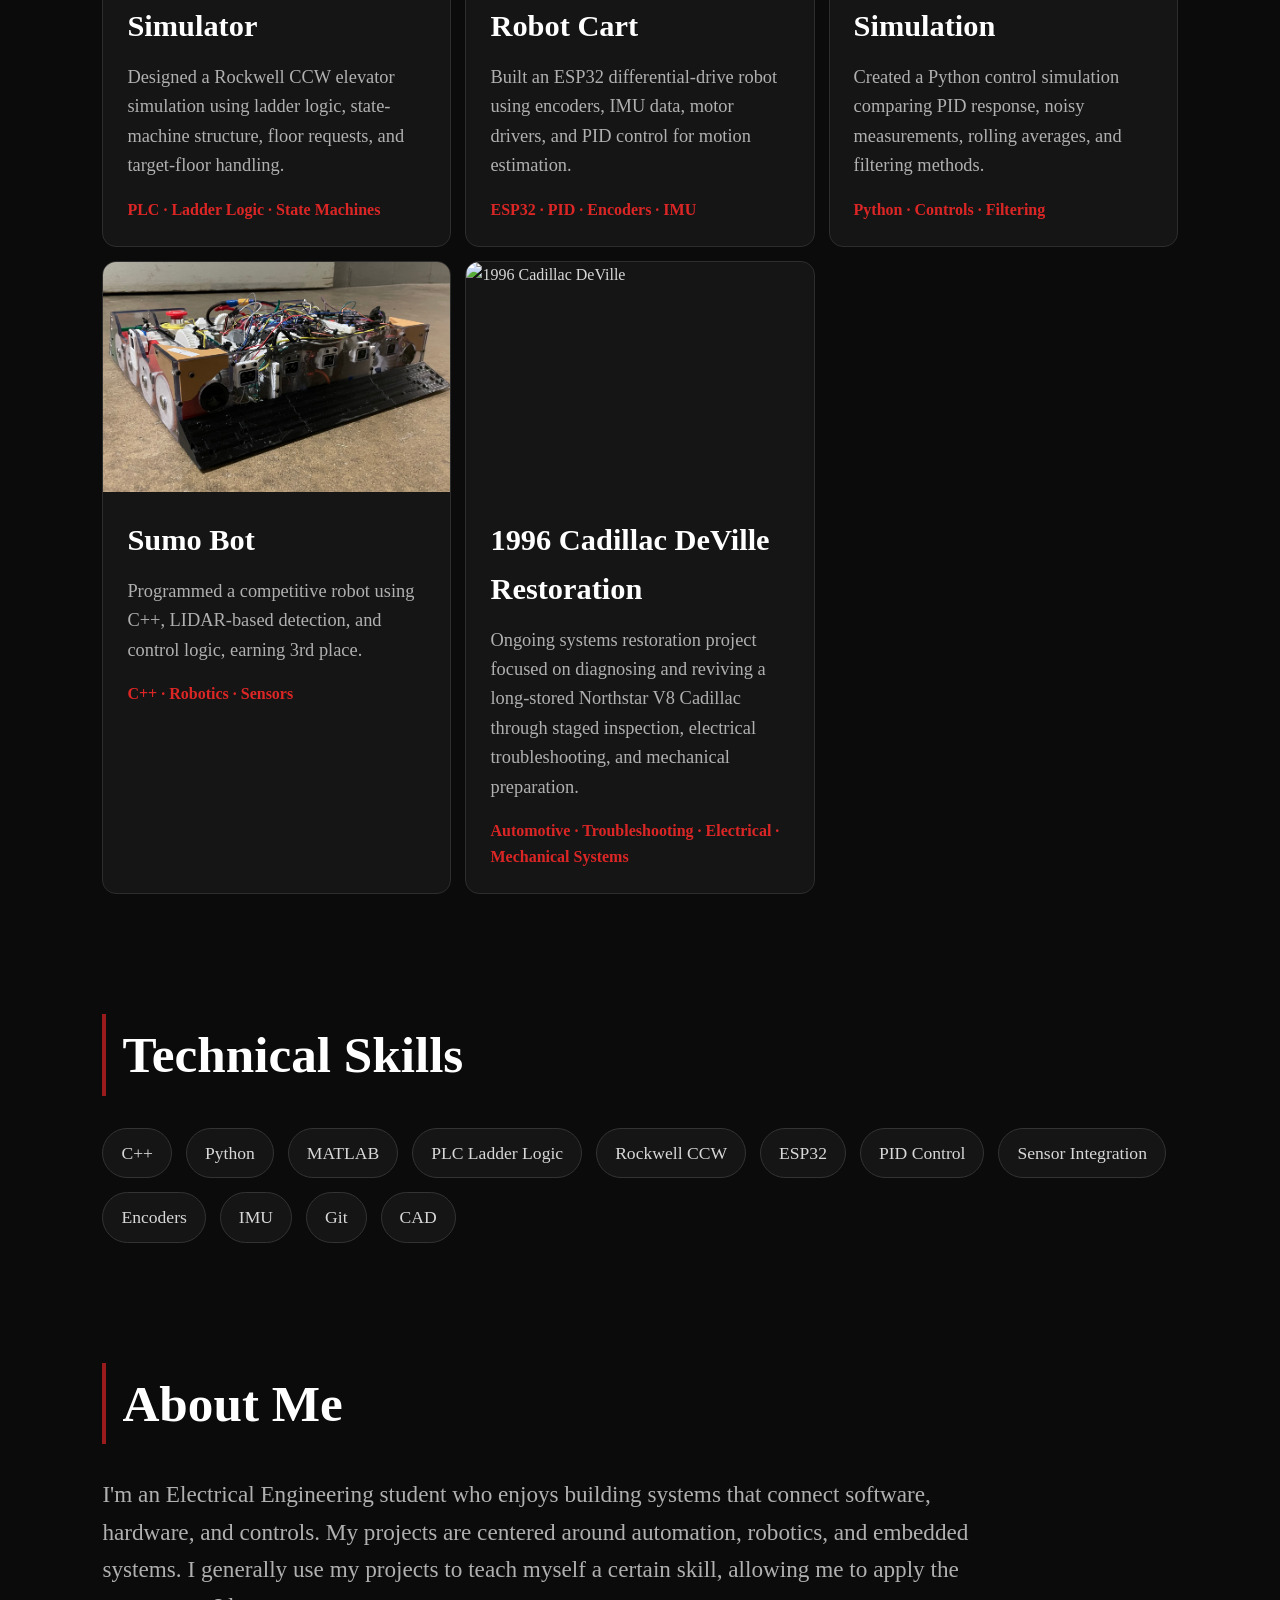
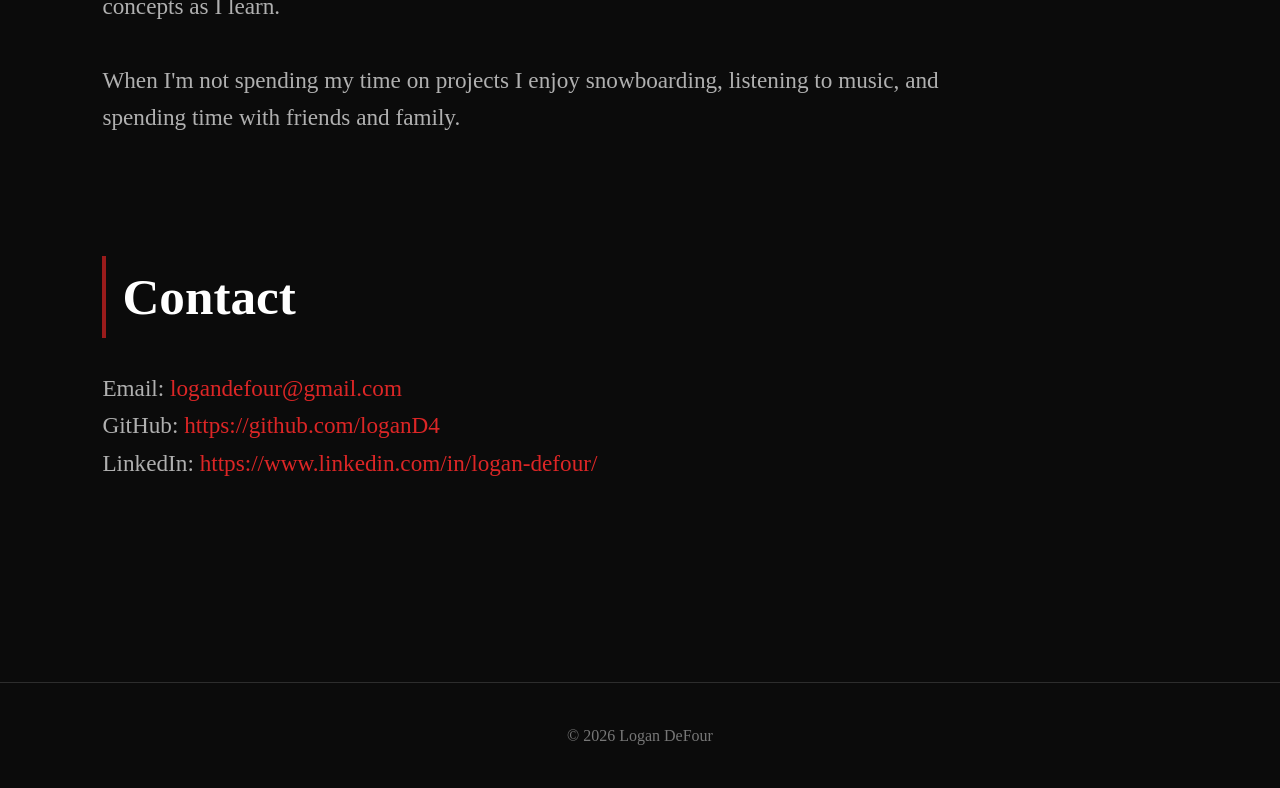
==== commit 584f99a0: "connecting git" ====
--- a/index.html
+++ b/index.html
@@ -104,7 +104,7 @@
         alt="sumo index picture"
       />
       <div 
-      <div class="project-content">
+       class="project-content">
         <h3>Sumo Bot</h3>
         <p>
           Programmed a competitive robot using C++, LIDAR-based detection, and control logic,
@@ -161,9 +161,13 @@
   </div>
 
   <p>
+    I'm an Electrical Engineering student who enjoys building systems that connect software,
+    hardware, and controls. My projects are centered around automation, robotics, and embedded systems. 
+    I generally use my projects to teach myself a certain skill, allowing me to apply the concepts as I learn.
+<!-- 
     I’m an Electrical Engineering student focused on building practical systems that connect
     software, hardware and controls. My projects are centered around automation,
-    robotics, embedded systems, and automotive-related engineering.
+    robotics, embedded systems, and automotive-related engineering. -->
     <br><br>
     When I'm not spending my time on projects I enjoy snowboarding, listening to music, and spending time with friends and family.
   </p>
@@ -175,7 +179,7 @@
   </div>
 
   <p>Email: <a href="mailto:logandefour@gmail.com">logandefour@gmail.com</a></p>
-  <p>GitHub: <a href="#" target="_blank">Add your GitHub link</a></p>
+  <p>GitHub: <a href="#" target="_blank">https://github.com/loganD4</a></p>
   <p>LinkedIn: <a href="#" target="_blank">https://www.linkedin.com/in/logan-defour/</a></p>
 </section>
 
--- a/style.css
+++ b/style.css
@@ -179,6 +179,12 @@
     object-fit: cover;
     display: block;
 }
+.large-image {
+    width: 100%;
+    height: 450px;
+    object-fit: cover;
+    display: block;
+}
 .project-content {
   padding: 24px;
 }
@@ -291,20 +297,65 @@
 }
 
 .visual-large {
-  min-height: 360px;
-  border-radius: 14px;
-  margin-bottom: 28px;
+    width: 100%;
+    max-width: 1000px;
+    margin: 3rem auto;
+ 
+    
 }
 
 .full-width {
   grid-column: 1 / -1;
 }
 
+.pdf-section {
+    width: 100%;
+    max-width: 1100px;
+    margin: 40px auto;
+    padding: 0 24px;
+}
+
+.pdf-section h2 {
+    text-align: center;
+    margin-bottom: 24px;
+}
+
+.pdf-container {
+    width: 100%;
+    margin: 0 auto;
+}
+
+.pdf-viewer {
+    width: 100%;
+    height: 85vh;
+    min-height: 700px;
+    border: 1px solid #444;
+    border-radius: 8px;
+    background: white;
+}
+
+.video-section {
+    max-width: 1100px;
+    margin: 10px auto;
+    text-align: center
+}
+
+.video-card {
+    background: #151515;
+    border: 1px solid #2d2d2d;
+    border-radius: 14px;
+    padding: 20px;
+}
+.video-section h2 {
+    text-align: center;
+}
+
 @media (max-width: 850px) {
   .hero,
-  .project-layout {
-    grid-template-columns: 1fr;
-  }
+.project-layout {
+    columns: 2;
+    column-gap: 2rem;
+}
 
   nav {
     flex-direction: column;
@@ -314,4 +365,22 @@
   .nav-links a {
     margin: 0 8px;
   }
+  .project-links {
+    display: flex;
+    gap: 1rem;
+    margin: 2rem 0;
+}
+
+.project-links a {
+    text-decoration: none;
+    color: white;
+    background: #b11226;
+    padding: 0.8rem 1.4rem;
+    border-radius: 6px;
+    transition: 0.2s;
+}
+
+.project-links a:hover {
+    background: #d42b3e;
+}
 }
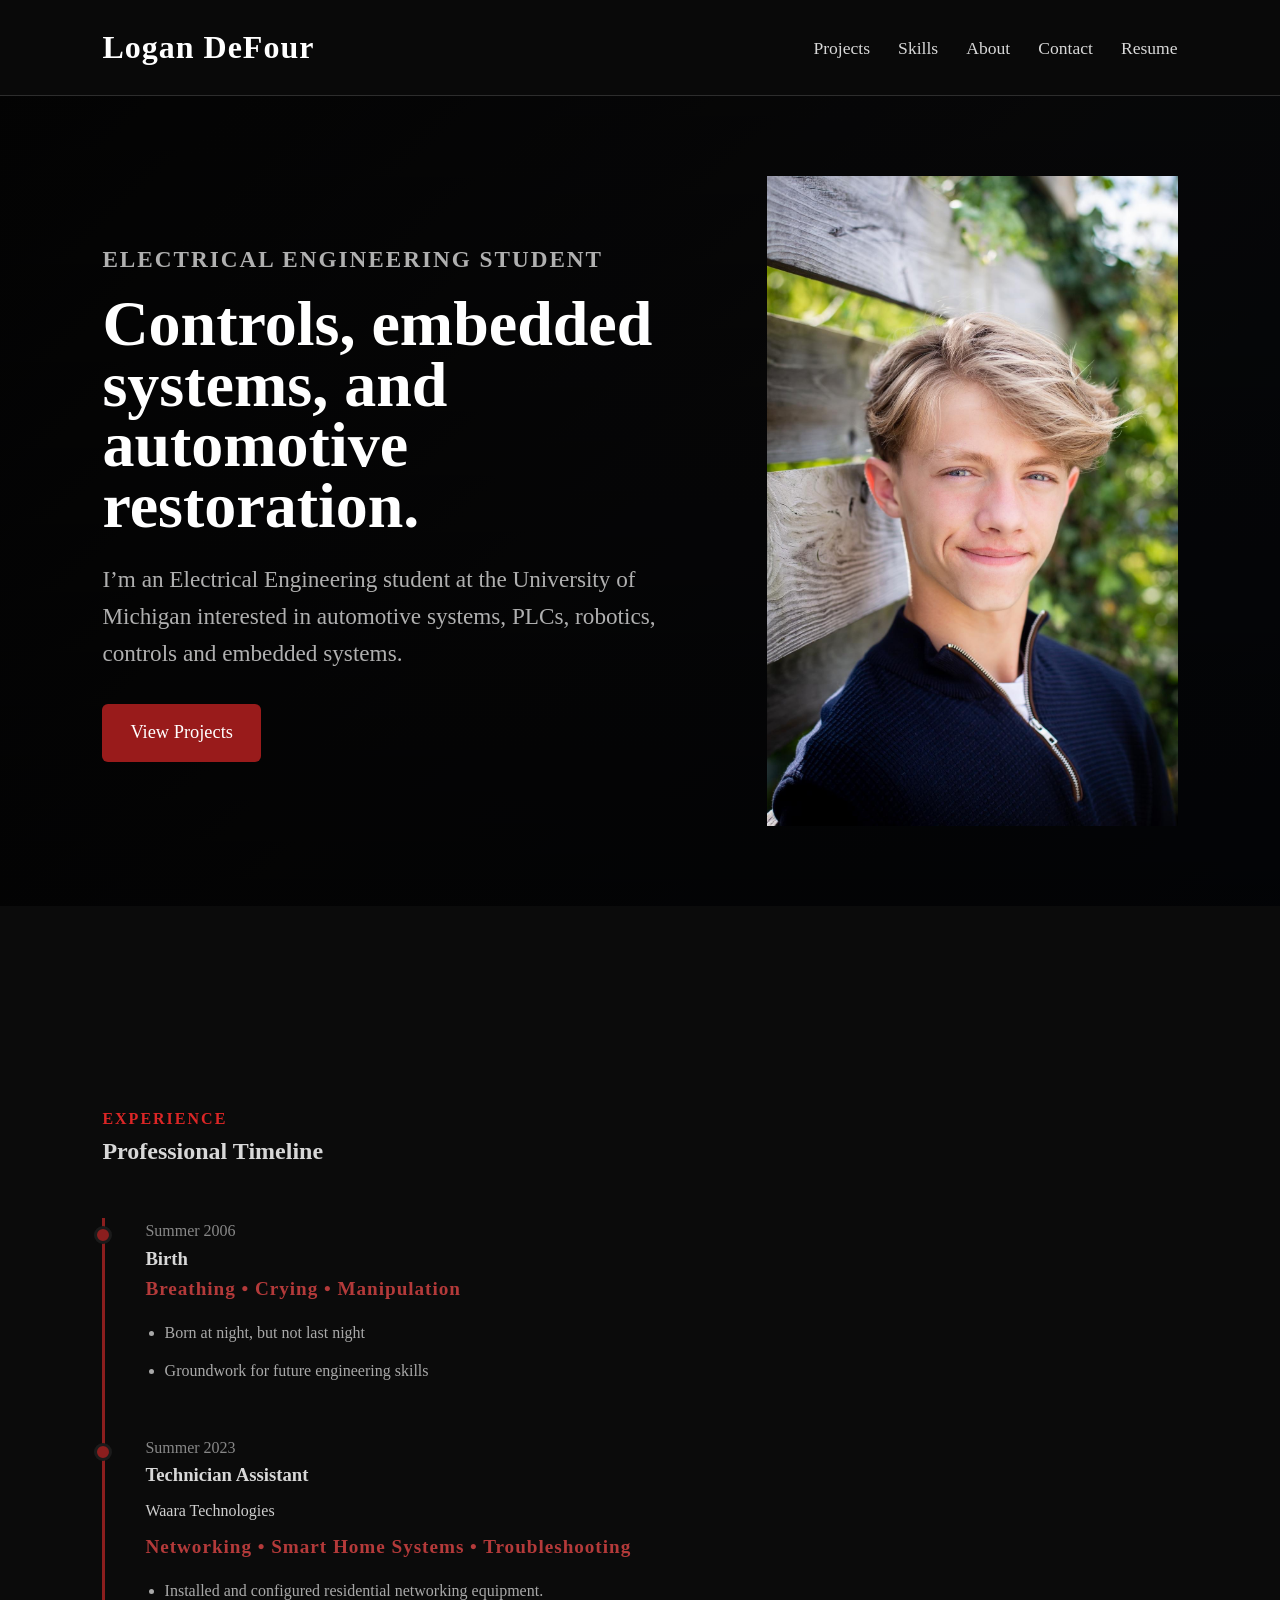
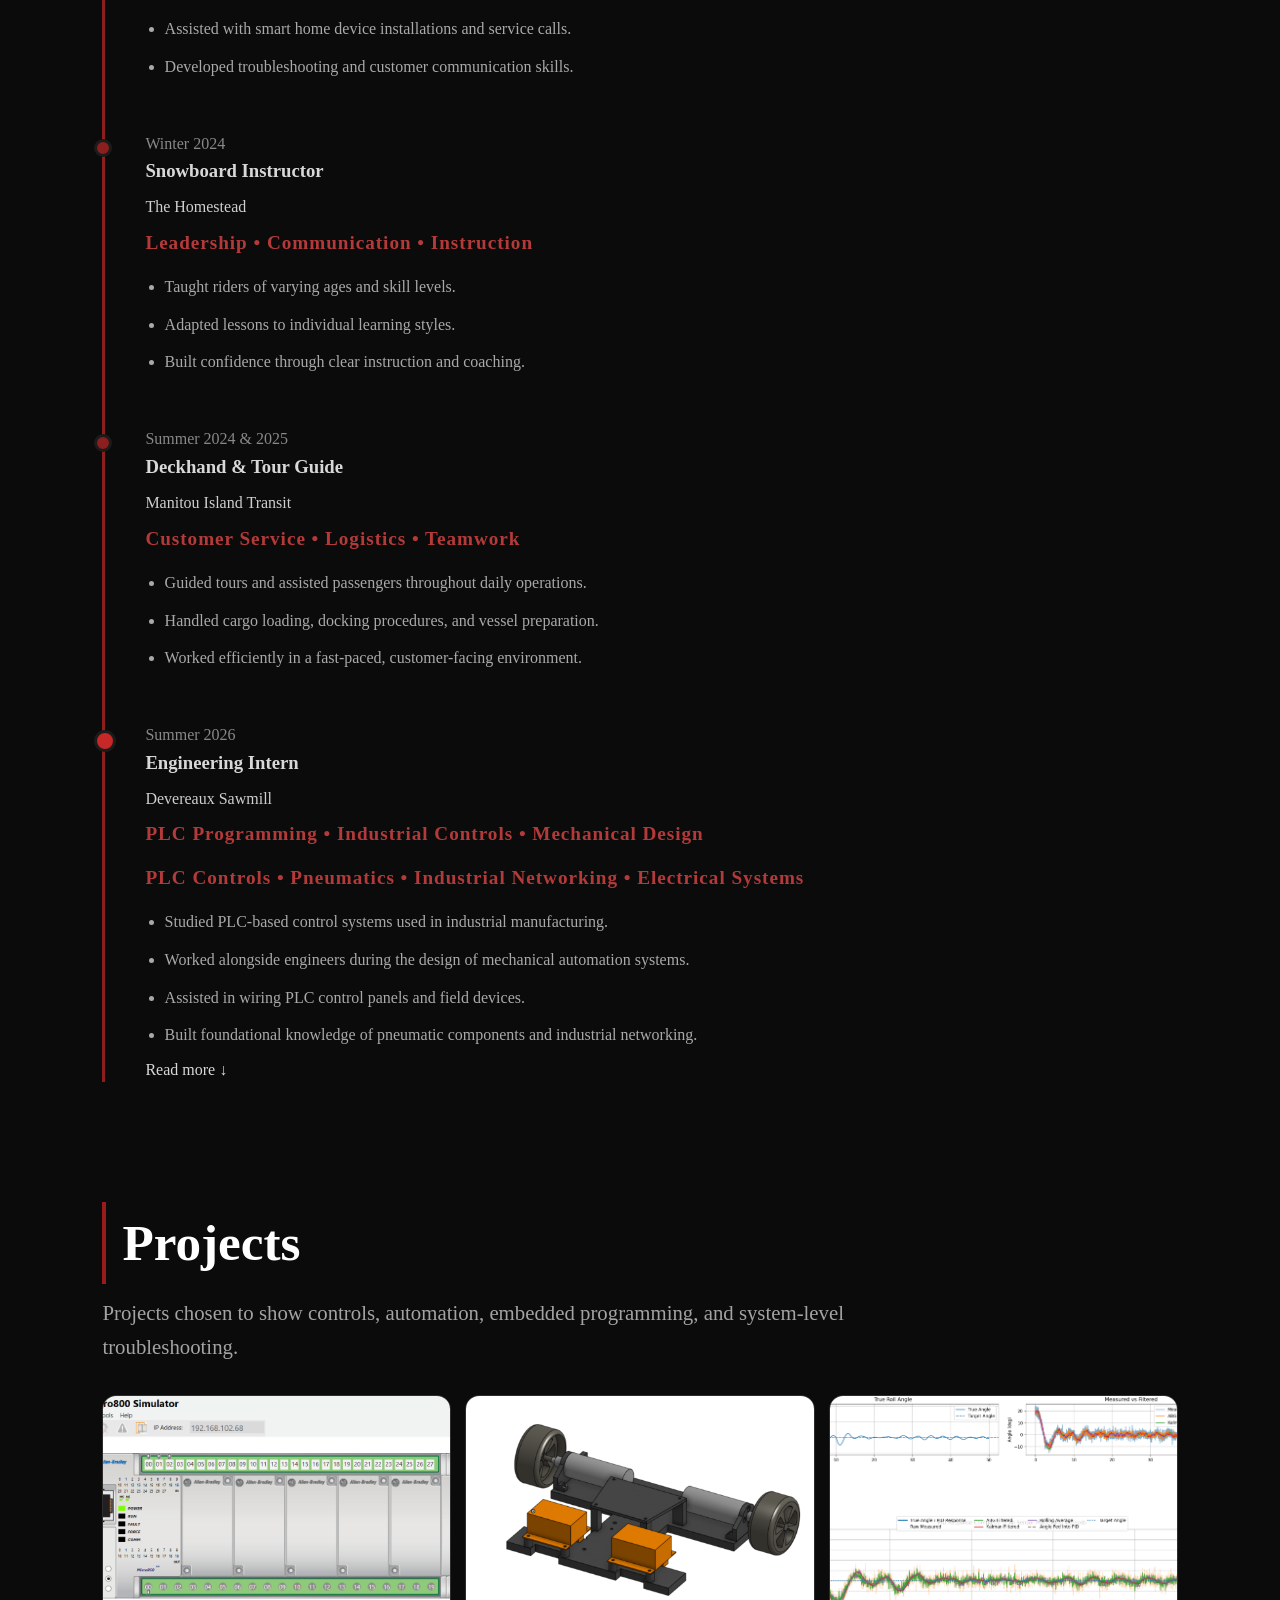
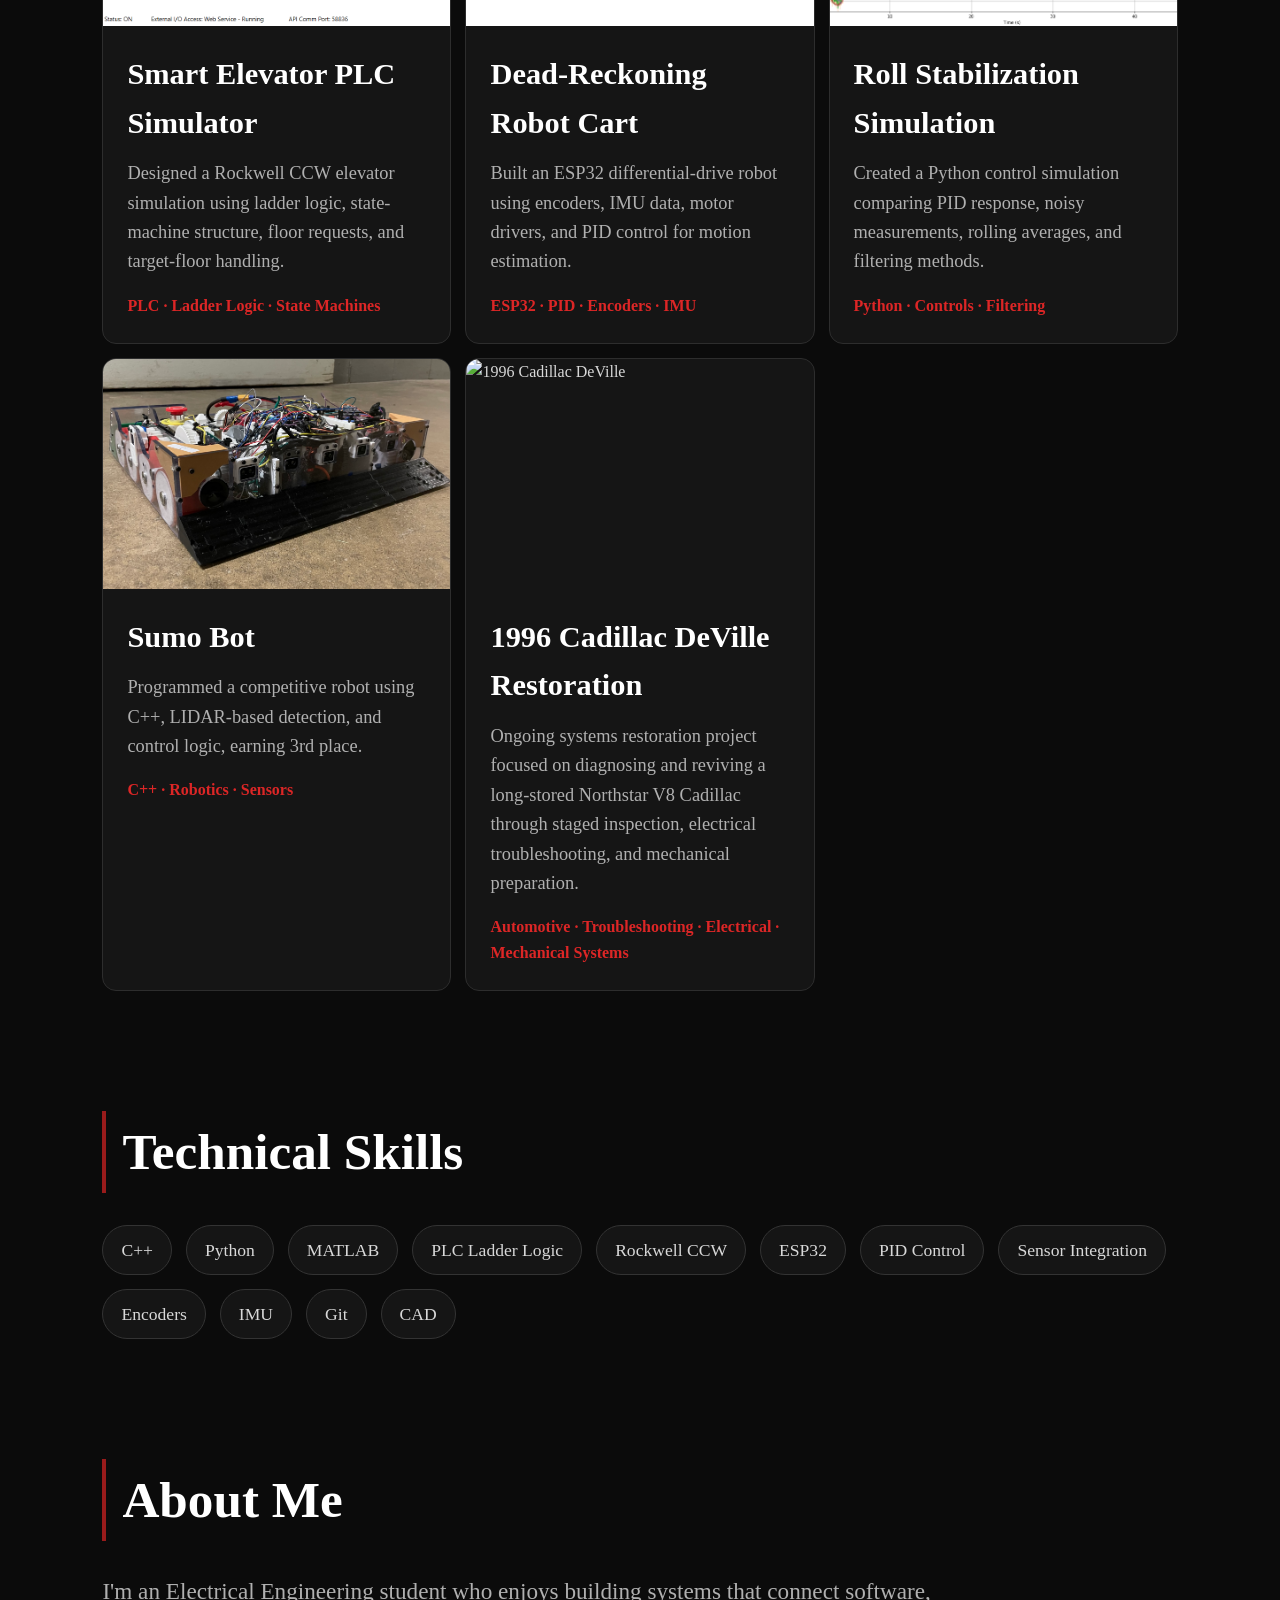
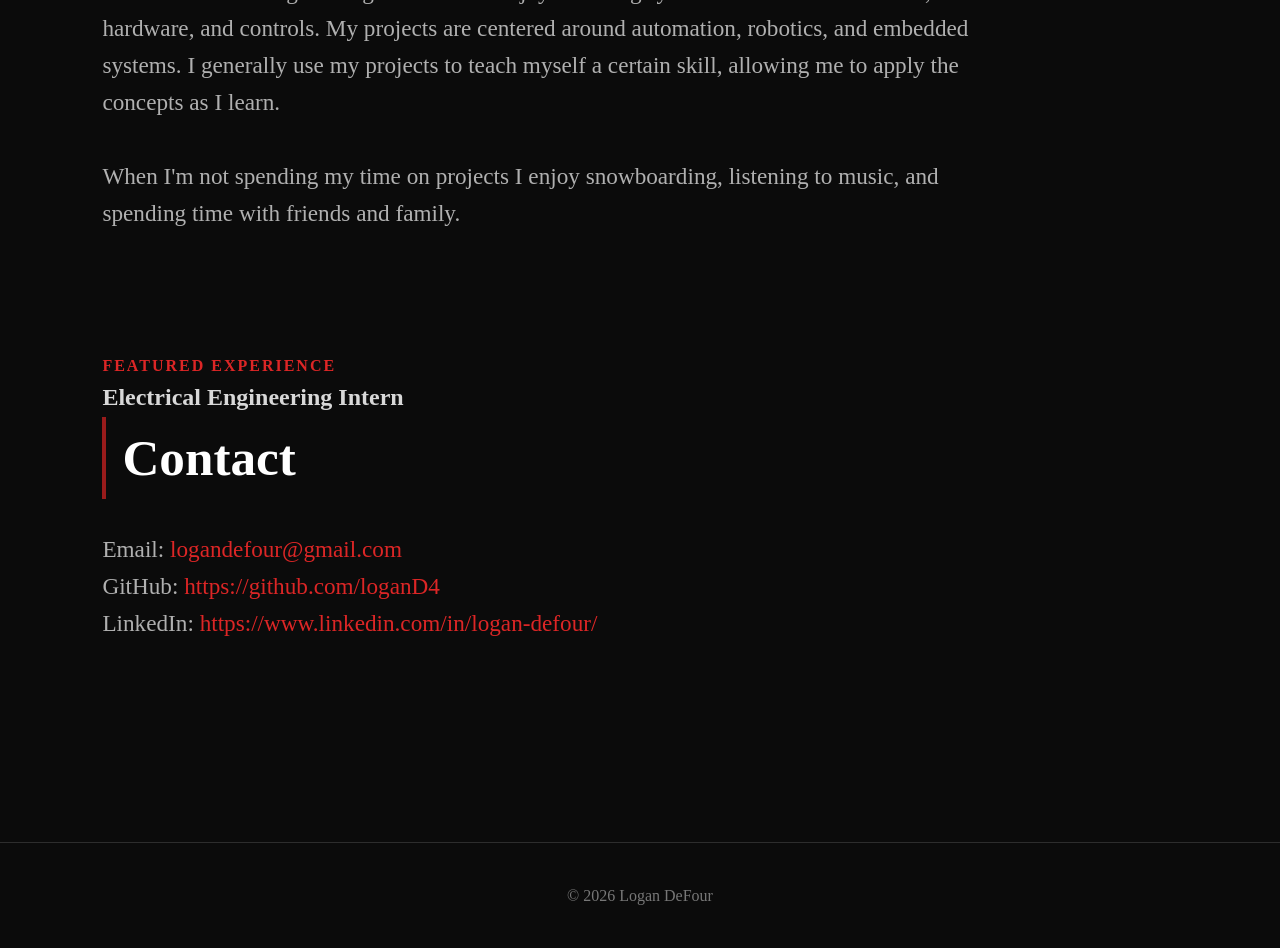
==== commit 67819aa5: "beginning of timelines, internship experience" ====
--- a/index.html
+++ b/index.html
@@ -40,6 +40,136 @@
 </section>
 
 <main>
+<section class="timeline-section">
+
+    <p class="eyebrow">Experience</p>
+    <h2>Professional Timeline</h2>
+
+    <div class="timeline">
+          <div class="timeline-item">
+            <div class="timeline-dot"></div>
+
+            <div class="timeline-content">
+                <span class="timeline-date">Summer 2006</span>
+
+                <h3>Birth</h3>
+
+                <div class="timeline-skills">
+                    Breathing • Crying • Manipulation
+                </div>
+
+                <ul class="timeline-details">
+                    <li>Born at night, but not last night</li>
+                    <li>Groundwork for future engineering skills</li>
+                </ul>
+            </div>
+        </div>
+
+
+        <!-- Waara -->
+        <div class="timeline-item">
+            <div class="timeline-dot"></div>
+
+            <div class="timeline-content">
+                <span class="timeline-date">Summer 2023</span>
+
+                <h3>Technician Assistant</h3>
+
+                <p class="company">Waara Technologies</p>
+
+                <div class="timeline-skills">
+                    Networking • Smart Home Systems • Troubleshooting
+                </div>
+
+                <ul class="timeline-details">
+                    <li>Installed and configured residential networking equipment.</li>
+                    <li>Assisted with smart home device installations and service calls.</li>
+                    <li>Developed troubleshooting and customer communication skills.</li>
+                </ul>
+            </div>
+        </div>
+
+        <!-- Homestead -->
+        <div class="timeline-item">
+            <div class="timeline-dot"></div>
+
+            <div class="timeline-content">
+                <span class="timeline-date">Winter 2024</span>
+
+                <h3>Snowboard Instructor</h3>
+
+                <p class="company">The Homestead</p>
+
+                <div class="timeline-skills">
+                    Leadership • Communication • Instruction
+                </div>
+
+                <ul class="timeline-details">
+                    <li>Taught riders of varying ages and skill levels.</li>
+                    <li>Adapted lessons to individual learning styles.</li>
+                    <li>Built confidence through clear instruction and coaching.</li>
+                </ul>
+            </div>
+        </div>
+
+        <!-- Transit -->
+        <div class="timeline-item">
+            <div class="timeline-dot"></div>
+
+            <div class="timeline-content">
+                <span class="timeline-date">Summer 2024 & 2025</span>
+
+                <h3>Deckhand & Tour Guide</h3>
+
+                <p class="company">Manitou Island Transit</p>
+
+                <div class="timeline-skills">
+                    Customer Service • Logistics • Teamwork
+                </div>
+
+                <ul class="timeline-details">
+                    <li>Guided tours and assisted passengers throughout daily operations.</li>
+                    <li>Handled cargo loading, docking procedures, and vessel preparation.</li>
+                    <li>Worked efficiently in a fast-paced, customer-facing environment.</li>
+                </ul>
+            </div>
+        </div>
+
+        <!-- Internship -->
+        <div class="timeline-item featured">
+            <div class="timeline-dot"></div>
+
+            <div class="timeline-content">
+                <span class="timeline-date">Summer 2026</span>
+
+                <h3>Engineering Intern</h3>
+
+                <p class="company">Devereaux Sawmill</p>
+
+                <div class="timeline-skills">
+                    PLC Programming • Industrial Controls • Mechanical Design
+                </div>
+
+    <div class="timeline-skills">
+      PLC Controls • Pneumatics • Industrial Networking • Electrical Systems
+    </div>
+
+        <ul class="timeline-details">
+          <li>Studied PLC-based control systems used in industrial manufacturing.</li>
+          <li>Worked alongside engineers during the design of mechanical automation systems.</li>
+          <li>Assisted in wiring PLC control panels and field devices.</li>
+          <li>Built foundational knowledge of pneumatic components and industrial networking.</li>
+        </ul>
+
+                <a href="#internship">Read more ↓</a>
+            </div>
+        </div>
+
+    </div>
+
+</section>
+
+
 
 <section id="projects">
   <div class="section-heading">
@@ -173,6 +303,17 @@
   </p>
 </section>
 
+<section id="internship">
+
+    <p class="eyebrow">Featured Experience</p>
+
+    <h2>Electrical Engineering Intern</h2>
+
+
+
+
+
+
 <section id="contact" class="contact">
   <div class="section-heading">
     <h2>Contact</h2>
@@ -183,6 +324,7 @@
   <p>LinkedIn: <a href="#" target="_blank">https://www.linkedin.com/in/logan-defour/</a></p>
 </section>
 
+
 </main>
 
 <footer>
--- a/style.css
+++ b/style.css
@@ -296,76 +296,7 @@
   padding-left: 24px;
 }
 
-.visual-large {
-    width: 100%;
-    max-width: 1000px;
-    margin: 3rem auto;
- 
-    
-}
-
-.full-width {
-  grid-column: 1 / -1;
-}
-
-.pdf-section {
-    width: 100%;
-    max-width: 1100px;
-    margin: 40px auto;
-    padding: 0 24px;
-}
-
-.pdf-section h2 {
-    text-align: center;
-    margin-bottom: 24px;
-}
-
-.pdf-container {
-    width: 100%;
-    margin: 0 auto;
-}
-
-.pdf-viewer {
-    width: 100%;
-    height: 85vh;
-    min-height: 700px;
-    border: 1px solid #444;
-    border-radius: 8px;
-    background: white;
-}
-
-.video-section {
-    max-width: 1100px;
-    margin: 10px auto;
-    text-align: center
-}
-
-.video-card {
-    background: #151515;
-    border: 1px solid #2d2d2d;
-    border-radius: 14px;
-    padding: 20px;
-}
-.video-section h2 {
-    text-align: center;
-}
-
-@media (max-width: 850px) {
-  .hero,
-.project-layout {
-    columns: 2;
-    column-gap: 2rem;
-}
-
-  nav {
-    flex-direction: column;
-    gap: 16px;
-  }
-
-  .nav-links a {
-    margin: 0 8px;
-  }
-  .project-links {
+ .project-links {
     display: flex;
     gap: 1rem;
     margin: 2rem 0;
@@ -383,4 +314,216 @@
 .project-links a:hover {
     background: #d42b3e;
 }
+.project-links {
+    margin-top: 2rem;
+}
+
+.project-link-button {
+    display: inline-block;
+    padding: 0.8rem 1.5rem;
+
+    background: #b11226;
+    color: white;
+    text-decoration: none;
+
+    border-radius: 6px;
+
+    transition: background 0.2s ease,
+                transform 0.2s ease;
+}
+
+.project-link-button:hover {
+    background: #d42b3e;
+    transform: translateY(-2px);
+}
+
+.visual-large {
+    width: 100%;
+    max-width: 1000px;
+    margin: 3rem auto;
+ 
+    
+}
+
+.full-width {
+  grid-column: 1 / -1;
+}
+
+.pdf-section {
+    width: 100%;
+    max-width: 1100px;
+    margin: 40px auto;
+    padding: 0 24px;
+}
+
+.pdf-section h2 {
+    text-align: center;
+    margin-bottom: 24px;
+}
+
+.pdf-container {
+    width: 100%;
+    margin: 0 auto;
+}
+
+.pdf-viewer {
+    width: 100%;
+    height: 85vh;
+    min-height: 700px;
+    border: 1px solid #444;
+    border-radius: 8px;
+    background: white;
+}
+
+.video-section {
+    max-width: 1100px;
+    margin: 10px auto;
+    text-align: center
+}
+
+.video-card {
+    background: #151515;
+    border: 1px solid #2d2d2d;
+    border-radius: 14px;
+    padding: 20px;
+}
+.video-section h2 {
+    text-align: center;
+}
+
+@media (max-width: 850px) {
+  .hero,
+.project-layout {
+    columns: 2;
+    column-gap: 2rem;
+}
+
+  nav {
+    flex-direction: column;
+    gap: 16px;
+  }
+
+  .nav-links a {
+    margin: 0 8px;
+  }
+
+ 
+}
+.timeline-section{
+    max-width:900px;
+    margin:5rem 3;
+}
+
+.timeline{
+    position:relative;
+    margin-top:3rem;
+    padding-left:40px;
+    border-left:3px solid #8b1e1e;
+}
+
+.timeline-item{
+    position:relative;
+    margin-bottom:3rem;
+}
+
+.timeline-dot{
+    position:absolute;
+    left:-51px;
+    top:8px;
+
+    width:18px;
+    height:18px;
+
+    border-radius:50%;
+    background:#8b1e1e;
+    border:3px solid #1b1b1b;
+}
+
+.timeline-content h3{
+    margin:0;
+}
+
+.timeline-date{
+    color:#888;
+    font-size:1.0rem;
+}
+
+.timeline-content p{
+    margin:.5rem 0;
+}
+
+.featured .timeline-dot{
+    width:22px;
+    height:22px;
+    background:#c62828;
+}
+.company {
+    margin: .35rem 0;
+    color: #cfcfcf;
+}
+
+.timeline-skills {
+    margin-bottom: .8rem;
+    color: #b43a3a;
+    font-size: 1.2rem;
+    font-weight: 600;
+    letter-spacing: .05em;
+}
+
+.timeline-details {
+    margin: 0;
+    padding-left: 1.2rem;
+    color: #a9a9a9;
+    line-height: 2.0;
+}
+
+.timeline-details li {
+    margin-bottom: .35rem;
+}
+
+.timeline-row{
+    display: flex;
+    align-items: flex-start;
+    gap: 2.5rem;
+}
+
+.timeline-content{
+    flex: 1;
+}
+
+.timeline-photo{
+    flex: 0 0 320px;
+    margin-left: auto;
+}
+
+.timeline-photo img{
+    width: 100%;
+    display: block;
+    border-radius: 10px;
+    border: 2px solid #8b1e1e;
+}
+.restore-row{
+    display:flex;
+    align-items:flex-start;
+}
+
+.restore-row .timeline-content{
+    flex:1;
+}
+
+.restore-photo{
+    width:420px;
+    margin-left:auto;
+    flex-shrink:0;
+}
+
+.restore-photo img{
+    width: 100%;
+    display: block;
+    border-radius: 10px;
+    border: 2px solid #8b1e1e;
+}
+.restore-timeline{
+    max-width:1400px;
+    width:100%;
 }
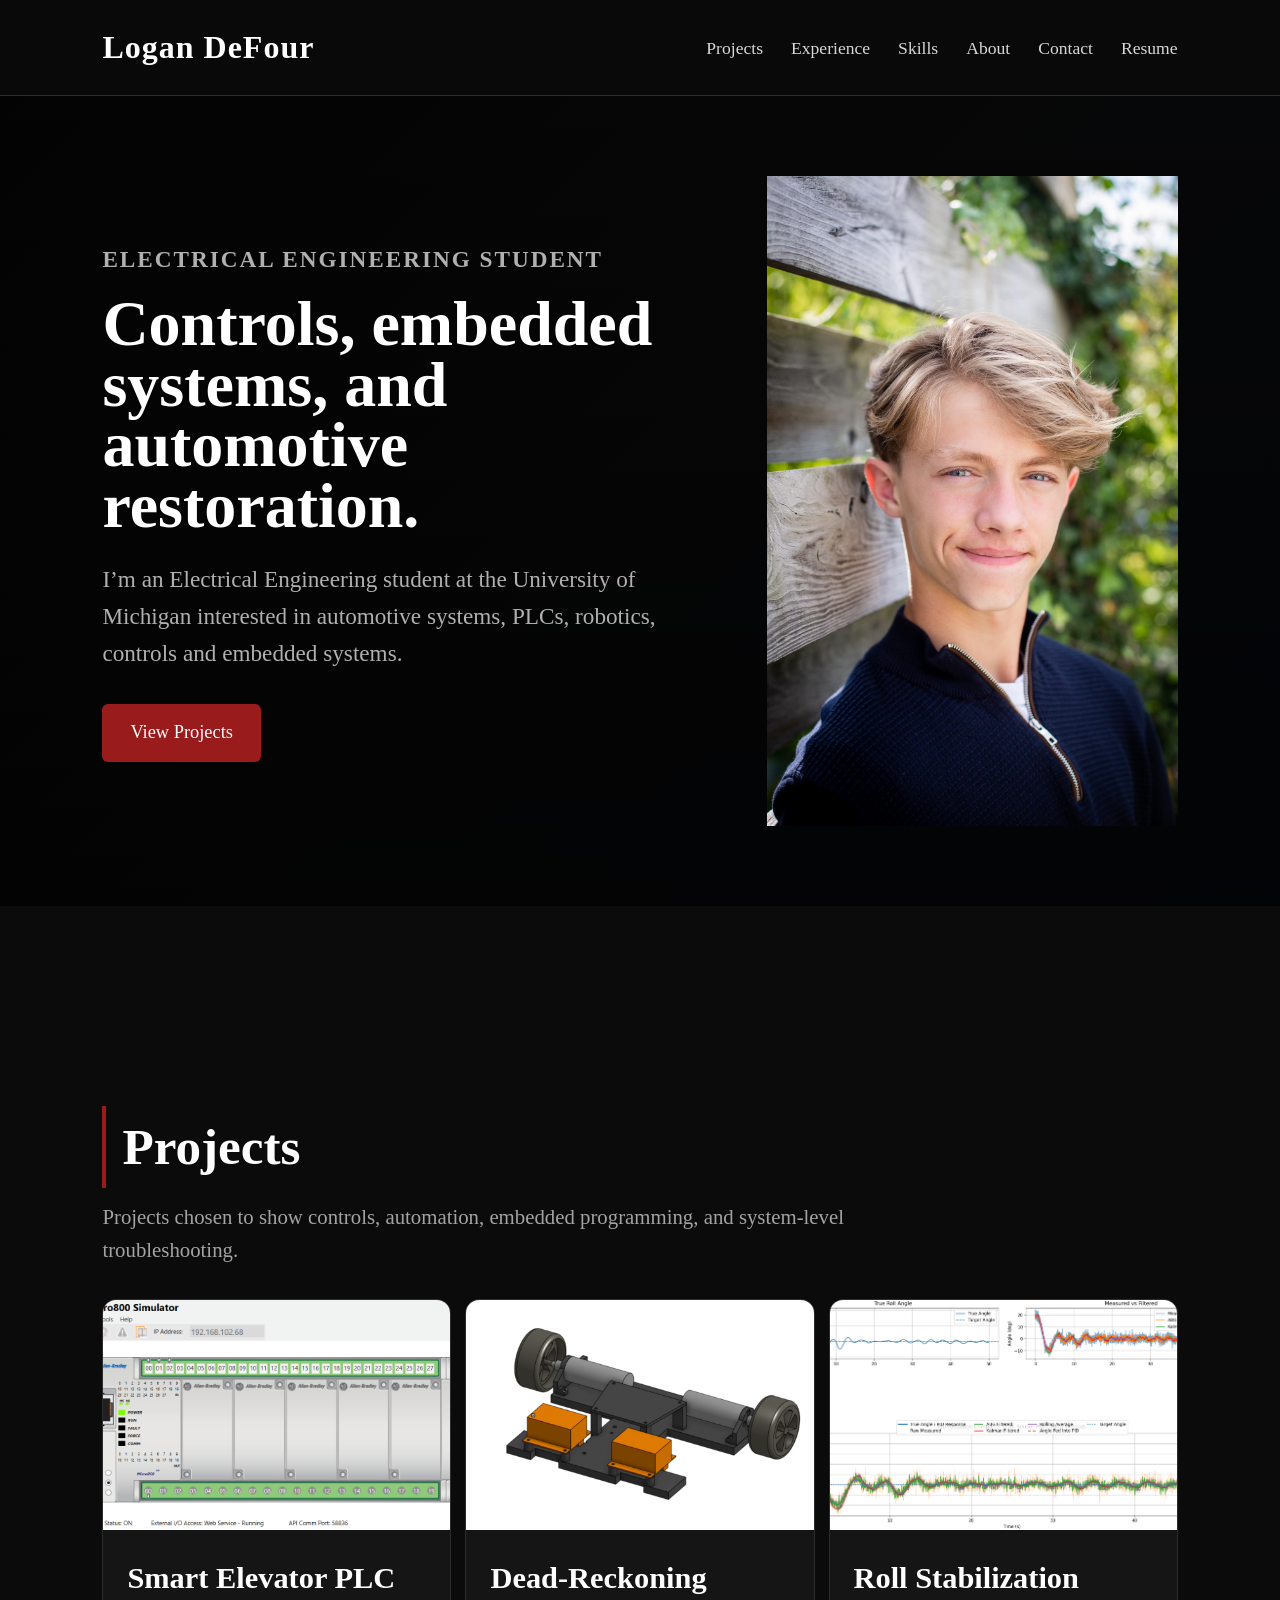
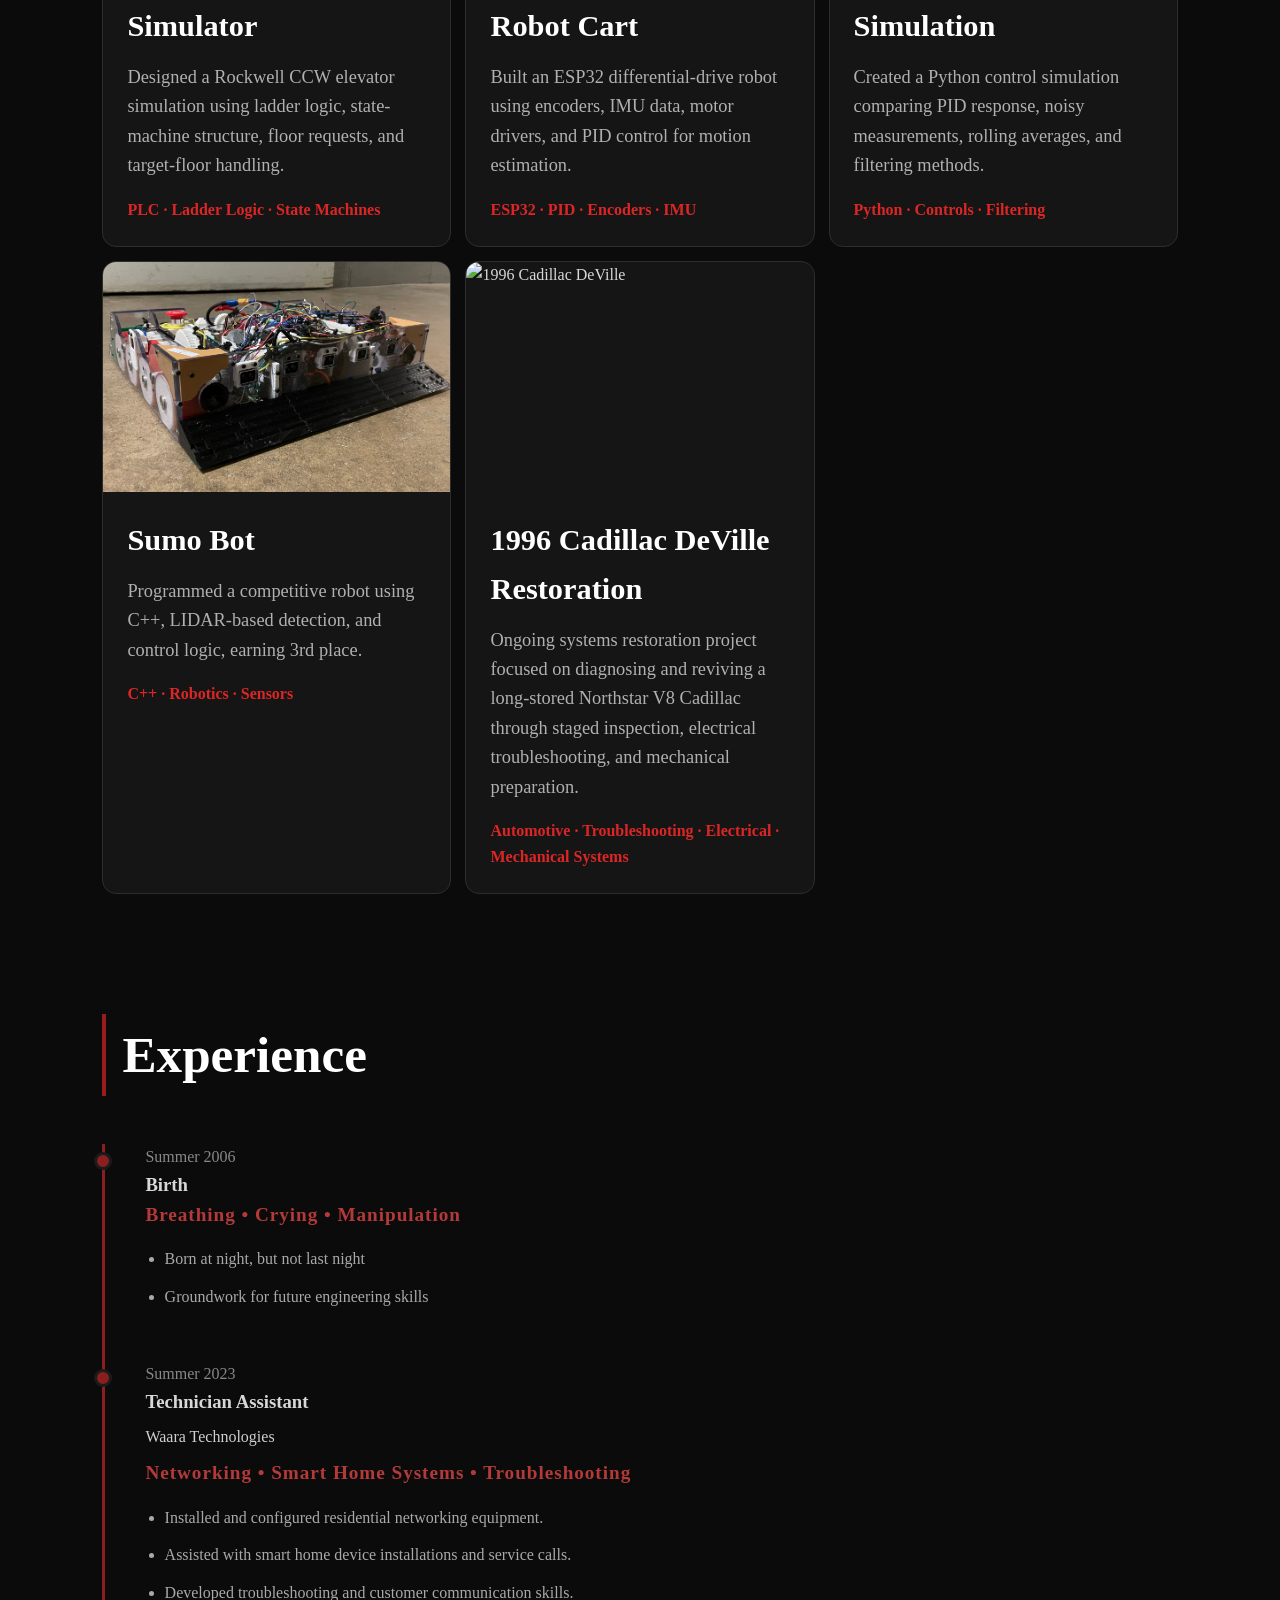
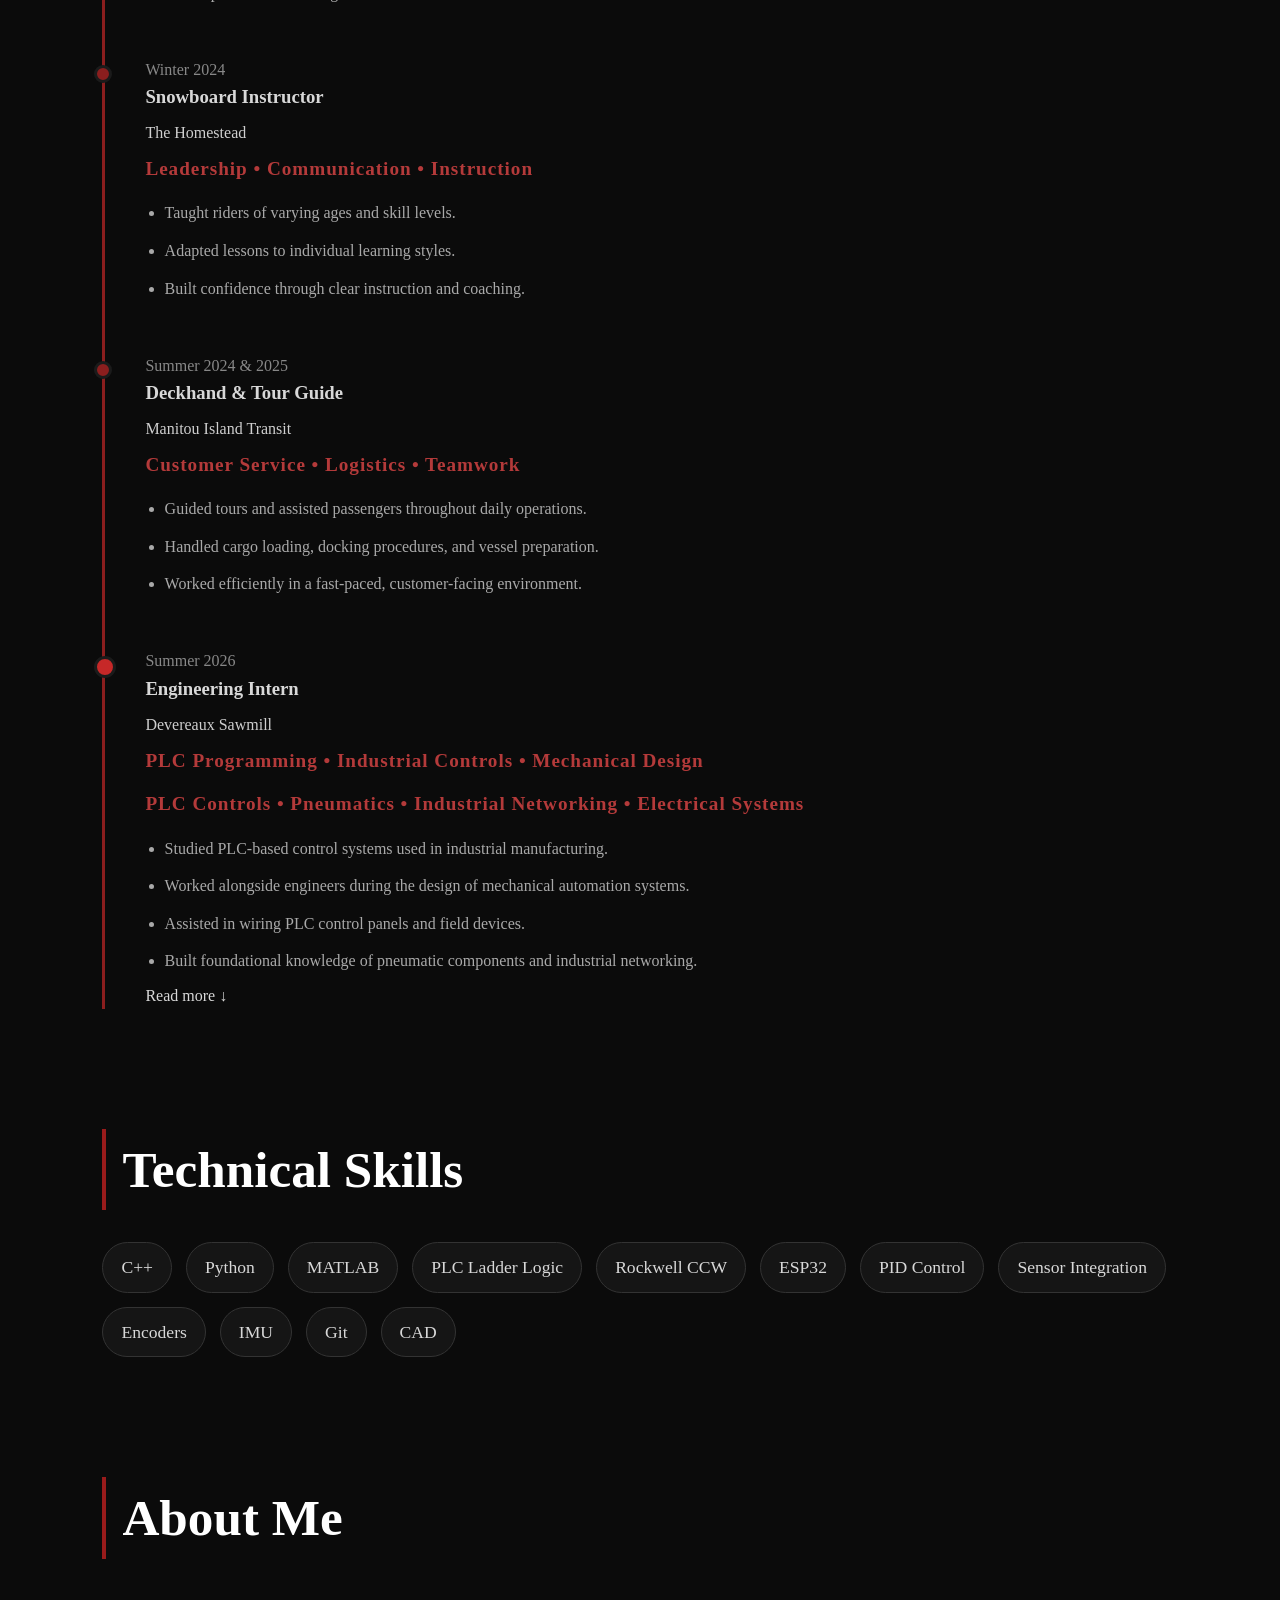
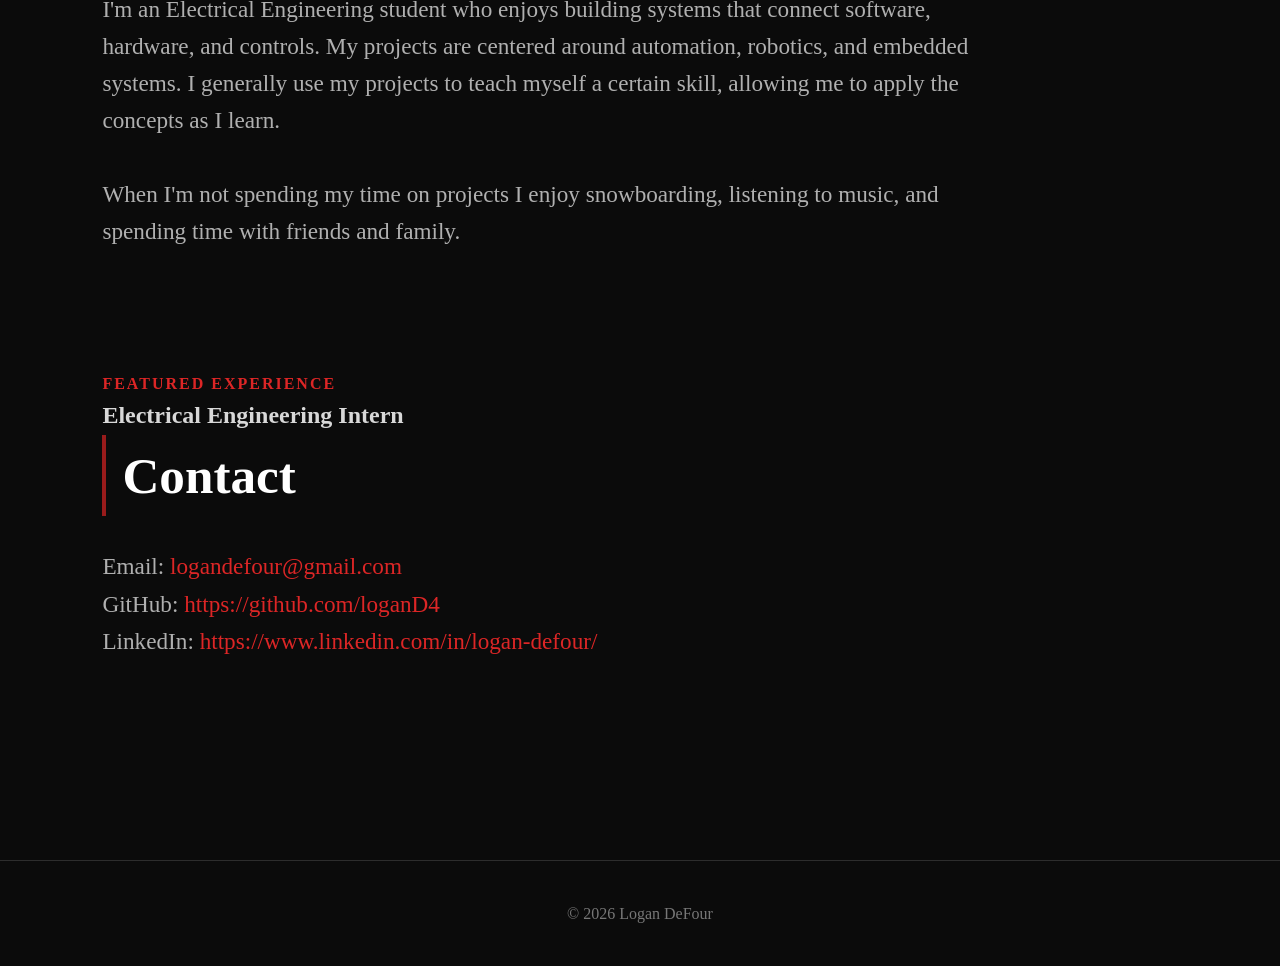
==== commit ba77fe2d: "big changes fo sho" ====
--- a/index.html
+++ b/index.html
@@ -13,6 +13,7 @@
     <a class="logo" href="index.html">Logan DeFour</a>
     <div class="nav-links">
       <a href="#projects">Projects</a>
+      <a href ="#experience">Experience</a>
       <a href="#skills">Skills</a>
       <a href="#about">About</a>
       <a href="#contact">Contact</a>
@@ -40,134 +41,6 @@
 </section>
 
 <main>
-<section class="timeline-section">
-
-    <p class="eyebrow">Experience</p>
-    <h2>Professional Timeline</h2>
-
-    <div class="timeline">
-          <div class="timeline-item">
-            <div class="timeline-dot"></div>
-
-            <div class="timeline-content">
-                <span class="timeline-date">Summer 2006</span>
-
-                <h3>Birth</h3>
-
-                <div class="timeline-skills">
-                    Breathing • Crying • Manipulation
-                </div>
-
-                <ul class="timeline-details">
-                    <li>Born at night, but not last night</li>
-                    <li>Groundwork for future engineering skills</li>
-                </ul>
-            </div>
-        </div>
-
-
-        <!-- Waara -->
-        <div class="timeline-item">
-            <div class="timeline-dot"></div>
-
-            <div class="timeline-content">
-                <span class="timeline-date">Summer 2023</span>
-
-                <h3>Technician Assistant</h3>
-
-                <p class="company">Waara Technologies</p>
-
-                <div class="timeline-skills">
-                    Networking • Smart Home Systems • Troubleshooting
-                </div>
-
-                <ul class="timeline-details">
-                    <li>Installed and configured residential networking equipment.</li>
-                    <li>Assisted with smart home device installations and service calls.</li>
-                    <li>Developed troubleshooting and customer communication skills.</li>
-                </ul>
-            </div>
-        </div>
-
-        <!-- Homestead -->
-        <div class="timeline-item">
-            <div class="timeline-dot"></div>
-
-            <div class="timeline-content">
-                <span class="timeline-date">Winter 2024</span>
-
-                <h3>Snowboard Instructor</h3>
-
-                <p class="company">The Homestead</p>
-
-                <div class="timeline-skills">
-                    Leadership • Communication • Instruction
-                </div>
-
-                <ul class="timeline-details">
-                    <li>Taught riders of varying ages and skill levels.</li>
-                    <li>Adapted lessons to individual learning styles.</li>
-                    <li>Built confidence through clear instruction and coaching.</li>
-                </ul>
-            </div>
-        </div>
-
-        <!-- Transit -->
-        <div class="timeline-item">
-            <div class="timeline-dot"></div>
-
-            <div class="timeline-content">
-                <span class="timeline-date">Summer 2024 & 2025</span>
-
-                <h3>Deckhand & Tour Guide</h3>
-
-                <p class="company">Manitou Island Transit</p>
-
-                <div class="timeline-skills">
-                    Customer Service • Logistics • Teamwork
-                </div>
-
-                <ul class="timeline-details">
-                    <li>Guided tours and assisted passengers throughout daily operations.</li>
-                    <li>Handled cargo loading, docking procedures, and vessel preparation.</li>
-                    <li>Worked efficiently in a fast-paced, customer-facing environment.</li>
-                </ul>
-            </div>
-        </div>
-
-        <!-- Internship -->
-        <div class="timeline-item featured">
-            <div class="timeline-dot"></div>
-
-            <div class="timeline-content">
-                <span class="timeline-date">Summer 2026</span>
-
-                <h3>Engineering Intern</h3>
-
-                <p class="company">Devereaux Sawmill</p>
-
-                <div class="timeline-skills">
-                    PLC Programming • Industrial Controls • Mechanical Design
-                </div>
-
-    <div class="timeline-skills">
-      PLC Controls • Pneumatics • Industrial Networking • Electrical Systems
-    </div>
-
-        <ul class="timeline-details">
-          <li>Studied PLC-based control systems used in industrial manufacturing.</li>
-          <li>Worked alongside engineers during the design of mechanical automation systems.</li>
-          <li>Assisted in wiring PLC control panels and field devices.</li>
-          <li>Built foundational knowledge of pneumatic components and industrial networking.</li>
-        </ul>
-
-                <a href="#internship">Read more ↓</a>
-            </div>
-        </div>
-
-    </div>
-
-</section>
 
 
 
@@ -264,6 +137,138 @@
   </div>
 </section>
 
+<section id = "experience">
+<section class="timeline-section">
+
+  <div class="section-heading">
+    <h2>Experience</h2>
+  </div>
+
+    <div class="timeline">
+          <div class="timeline-item">
+            <div class="timeline-dot"></div>
+
+            <div class="timeline-content">
+                <span class="timeline-date">Summer 2006</span>
+
+                <h3>Birth</h3>
+
+                <div class="timeline-skills">
+                    Breathing • Crying • Manipulation
+                </div>
+
+                <ul class="timeline-details">
+                    <li>Born at night, but not last night</li>
+                    <li>Groundwork for future engineering skills</li>
+                </ul>
+            </div>
+        </div>
+
+
+        <!-- Waara -->
+        <div class="timeline-item">
+            <div class="timeline-dot"></div>
+
+            <div class="timeline-content">
+                <span class="timeline-date">Summer 2023</span>
+
+                <h3>Technician Assistant</h3>
+
+                <p class="company">Waara Technologies</p>
+
+                <div class="timeline-skills">
+                    Networking • Smart Home Systems • Troubleshooting
+                </div>
+
+                <ul class="timeline-details">
+                    <li>Installed and configured residential networking equipment.</li>
+                    <li>Assisted with smart home device installations and service calls.</li>
+                    <li>Developed troubleshooting and customer communication skills.</li>
+                </ul>
+            </div>
+        </div>
+
+        <!-- Homestead -->
+        <div class="timeline-item">
+            <div class="timeline-dot"></div>
+
+            <div class="timeline-content">
+                <span class="timeline-date">Winter 2024</span>
+
+                <h3>Snowboard Instructor</h3>
+
+                <p class="company">The Homestead</p>
+
+                <div class="timeline-skills">
+                    Leadership • Communication • Instruction
+                </div>
+
+                <ul class="timeline-details">
+                    <li>Taught riders of varying ages and skill levels.</li>
+                    <li>Adapted lessons to individual learning styles.</li>
+                    <li>Built confidence through clear instruction and coaching.</li>
+                </ul>
+            </div>
+        </div>
+
+        <!-- Transit -->
+        <div class="timeline-item">
+            <div class="timeline-dot"></div>
+
+            <div class="timeline-content">
+                <span class="timeline-date">Summer 2024 & 2025</span>
+
+                <h3>Deckhand & Tour Guide</h3>
+
+                <p class="company">Manitou Island Transit</p>
+
+                <div class="timeline-skills">
+                    Customer Service • Logistics • Teamwork
+                </div>
+
+                <ul class="timeline-details">
+                    <li>Guided tours and assisted passengers throughout daily operations.</li>
+                    <li>Handled cargo loading, docking procedures, and vessel preparation.</li>
+                    <li>Worked efficiently in a fast-paced, customer-facing environment.</li>
+                </ul>
+            </div>
+        </div>
+
+        <!-- Internship -->
+        <div class="timeline-item featured">
+            <div class="timeline-dot"></div>
+
+            <div class="timeline-content">
+                <span class="timeline-date">Summer 2026</span>
+
+                <h3>Engineering Intern</h3>
+
+                <p class="company">Devereaux Sawmill</p>
+
+                <div class="timeline-skills">
+                    PLC Programming • Industrial Controls • Mechanical Design
+                </div>
+
+    <div class="timeline-skills">
+      PLC Controls • Pneumatics • Industrial Networking • Electrical Systems
+    </div>
+
+        <ul class="timeline-details">
+          <li>Studied PLC-based control systems used in industrial manufacturing.</li>
+          <li>Worked alongside engineers during the design of mechanical automation systems.</li>
+          <li>Assisted in wiring PLC control panels and field devices.</li>
+          <li>Built foundational knowledge of pneumatic components and industrial networking.</li>
+        </ul>
+
+                <a href="#internship">Read more ↓</a>
+            </div>
+        </div>
+
+    </div>
+
+</section>
+</section>
+
 <section id="skills">
   <div class="section-heading">
     <h2>Technical Skills</h2>
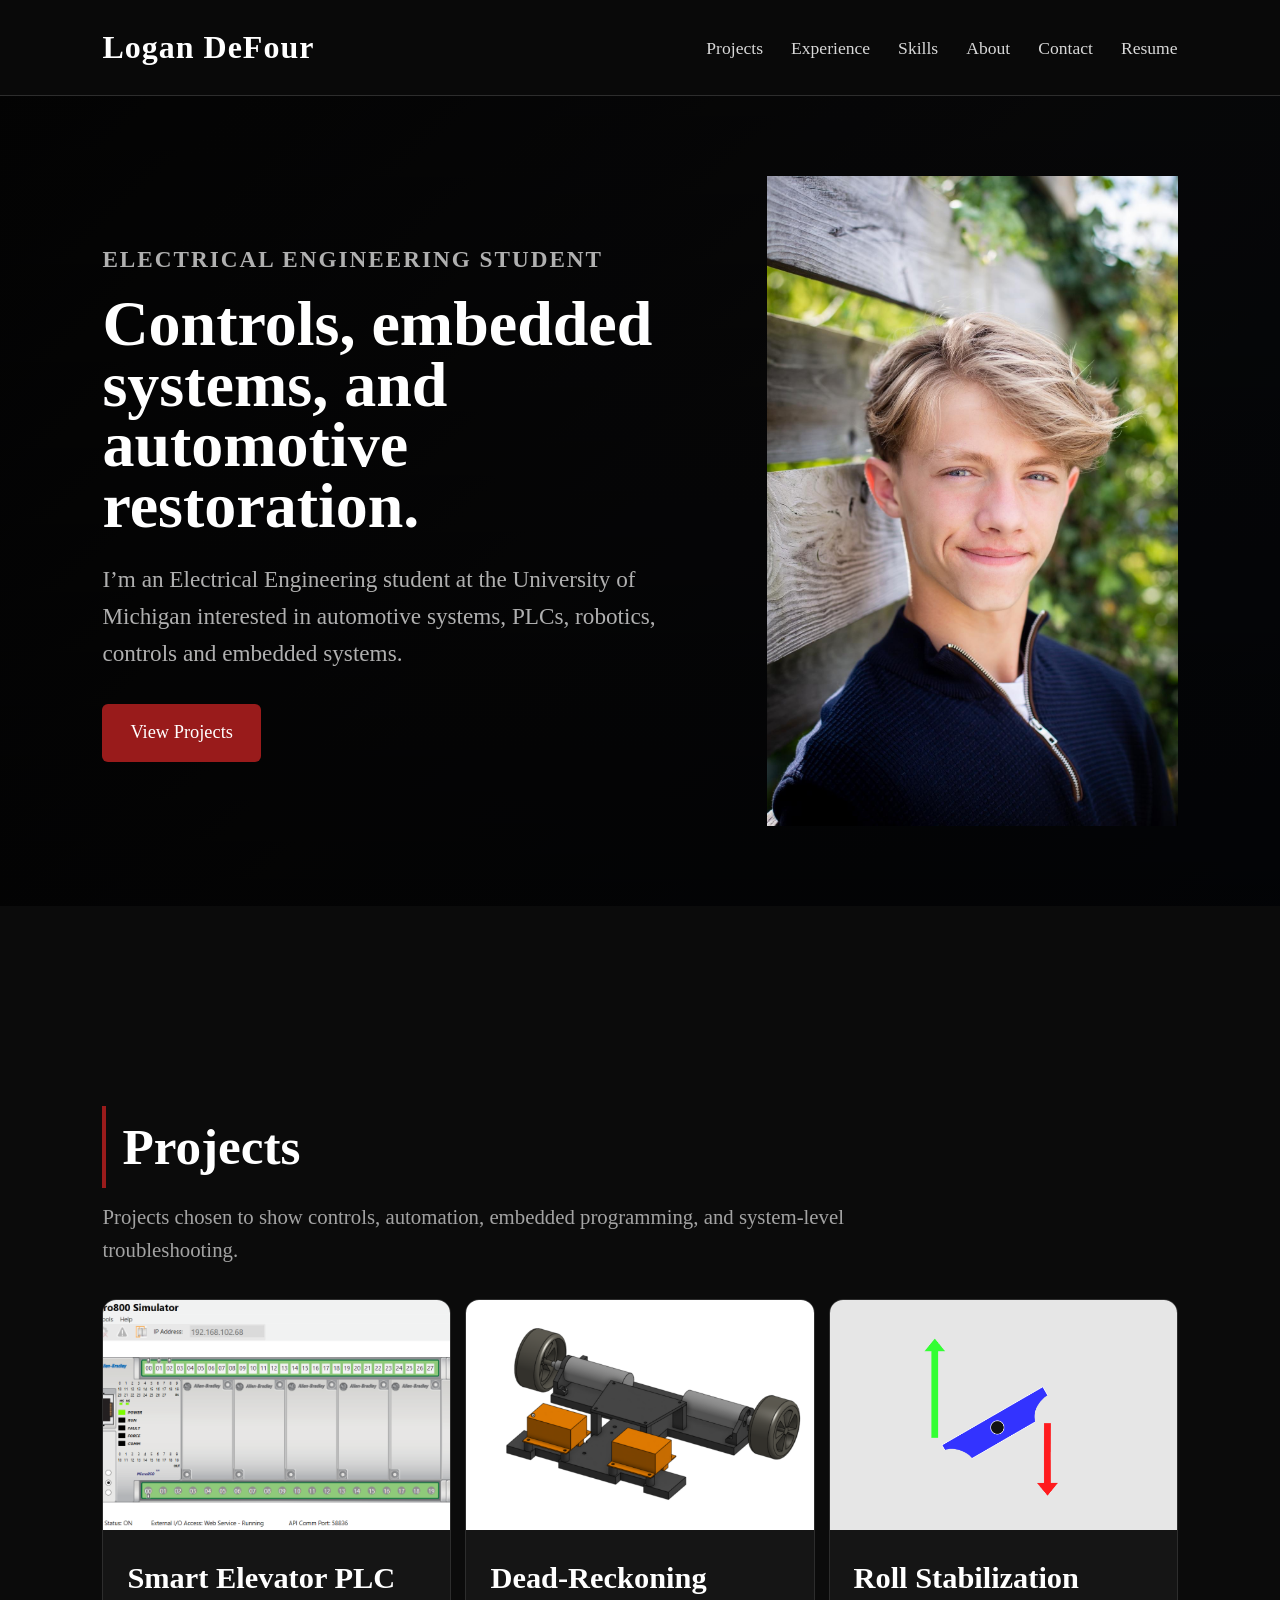
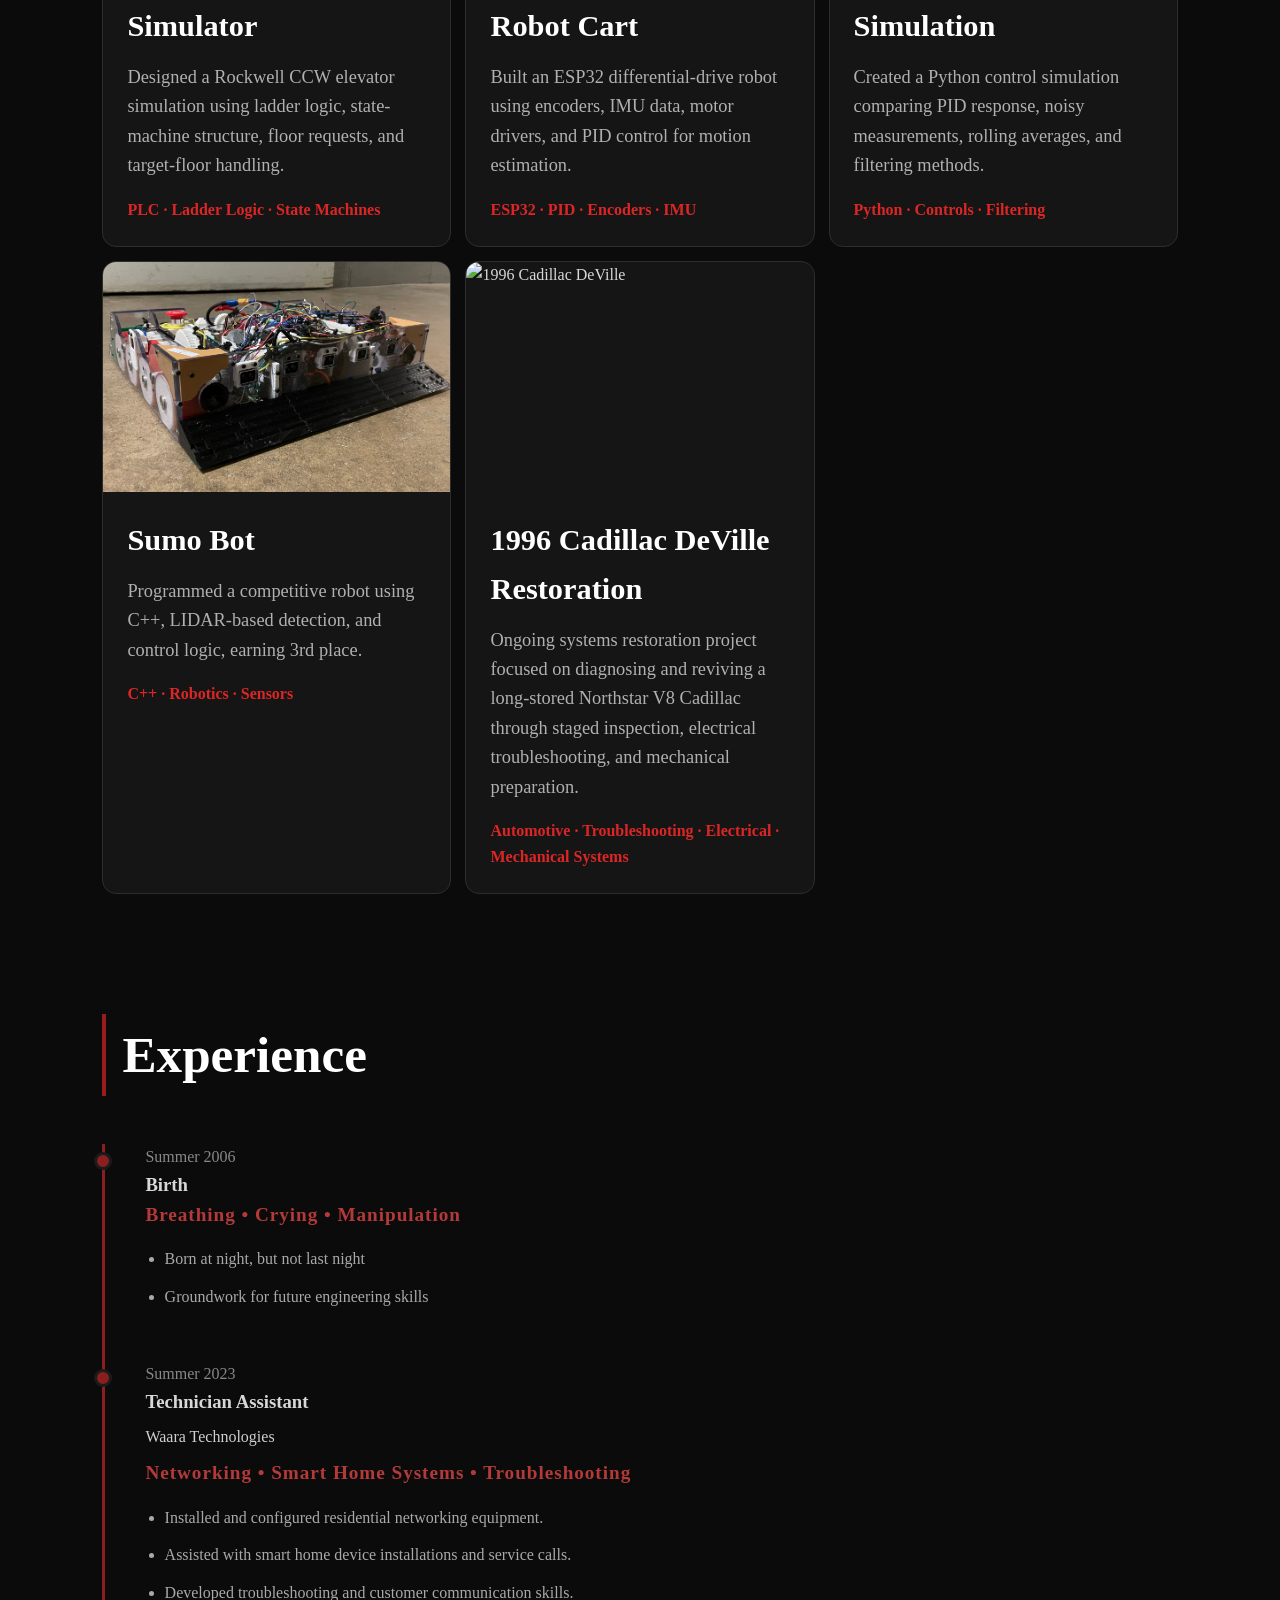
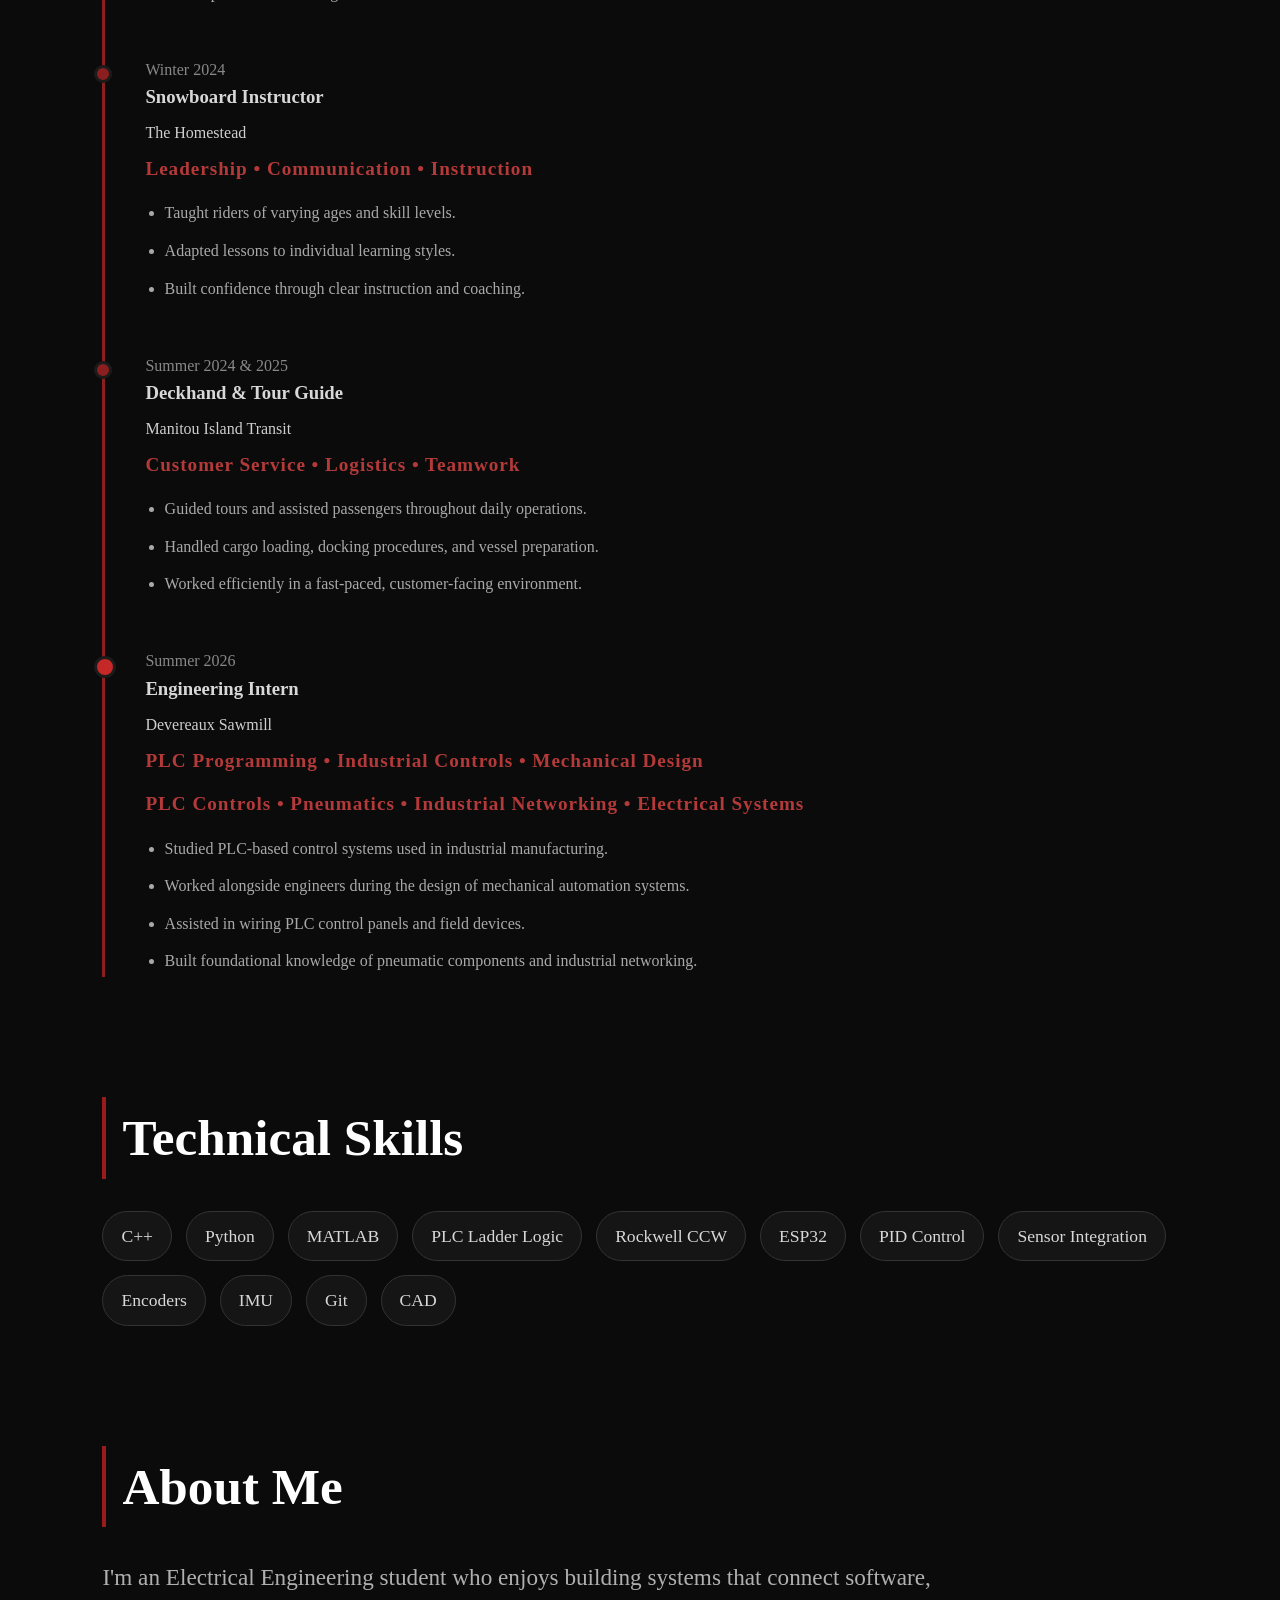
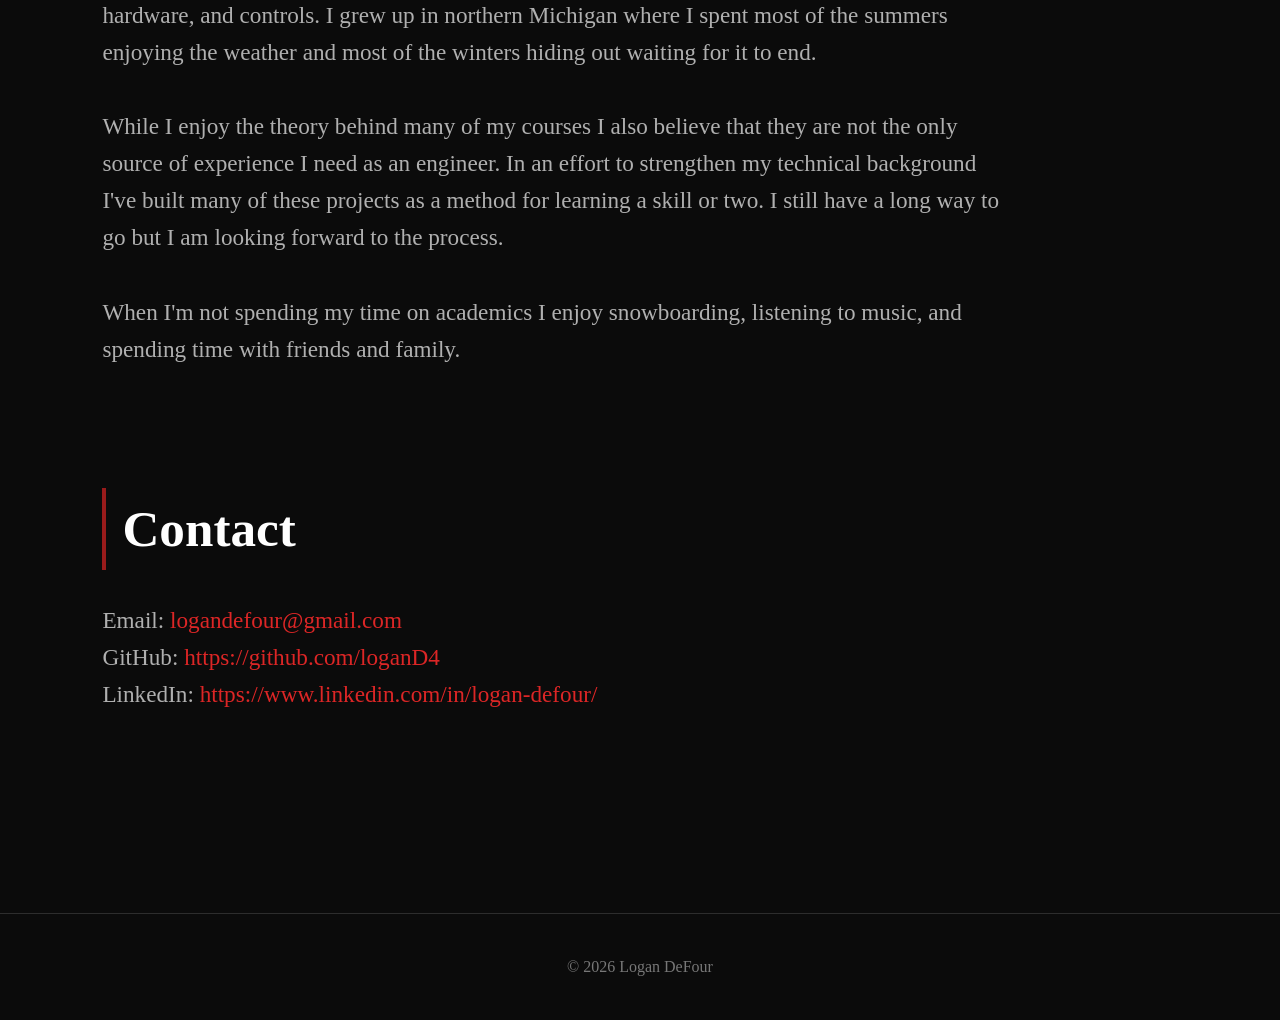
==== commit e818bb61: "so much" ====
--- a/index.html
+++ b/index.html
@@ -87,7 +87,7 @@
     <a class="project-card" href="projects/controls-sim.html">
     <img
         class="project-image"
-        src="images/control-sim-chart.png"
+        src="images/droneCoverCard.png"
         alt="control sim chart"
     /> 
       <div class="project-content">
@@ -260,7 +260,7 @@
           <li>Built foundational knowledge of pneumatic components and industrial networking.</li>
         </ul>
 
-                <a href="#internship">Read more ↓</a>
+                <!-- <a href="#internship">Read more ↓</a> -->
             </div>
         </div>
 
@@ -297,22 +297,24 @@
 
   <p>
     I'm an Electrical Engineering student who enjoys building systems that connect software,
-    hardware, and controls. My projects are centered around automation, robotics, and embedded systems. 
-    I generally use my projects to teach myself a certain skill, allowing me to apply the concepts as I learn.
-<!-- 
-    I’m an Electrical Engineering student focused on building practical systems that connect
-    software, hardware and controls. My projects are centered around automation,
-    robotics, embedded systems, and automotive-related engineering. -->
+    hardware, and controls. I grew up in northern Michigan where I spent most of the summers enjoying the weather and most of the winters
+    hiding out waiting for it to end.
     <br><br>
-    When I'm not spending my time on projects I enjoy snowboarding, listening to music, and spending time with friends and family.
+
+    While I enjoy the theory behind many of my courses I also believe that they are not the only source of experience
+    I need as an engineer. In an effort to strengthen my technical background I've built many of these projects as a method for learning a skill or two.
+    I still have a long way to go but I am looking forward to the process.
+
+    <br><br>
+    When I'm not spending my time on academics I enjoy snowboarding, listening to music, and spending time with friends and family.
   </p>
 </section>
 
-<section id="internship">
+<!-- <section id="internship">
 
     <p class="eyebrow">Featured Experience</p>
 
-    <h2>Electrical Engineering Intern</h2>
+    <h2>Electrical Engineering Intern</h2> -->
 
 
 
--- a/style.css
+++ b/style.css
@@ -185,6 +185,12 @@
     object-fit: cover;
     display: block;
 }
+.tall-image {
+    width: 100%;
+    height: 450px;
+    object-fit: contain;
+    display: block;
+}
 .project-content {
   padding: 24px;
 }
@@ -526,4 +532,16 @@
 .restore-timeline{
     max-width:1400px;
     width:100%;
+}
+.restore-media{
+    width:420px;
+    margin-left:auto;
+    flex-shrink:0;
+}
+
+.restore-media video{
+    width:100%;
+    display:block;
+    border-radius:10px;
+    border:2px solid #8b1e1e;
 }
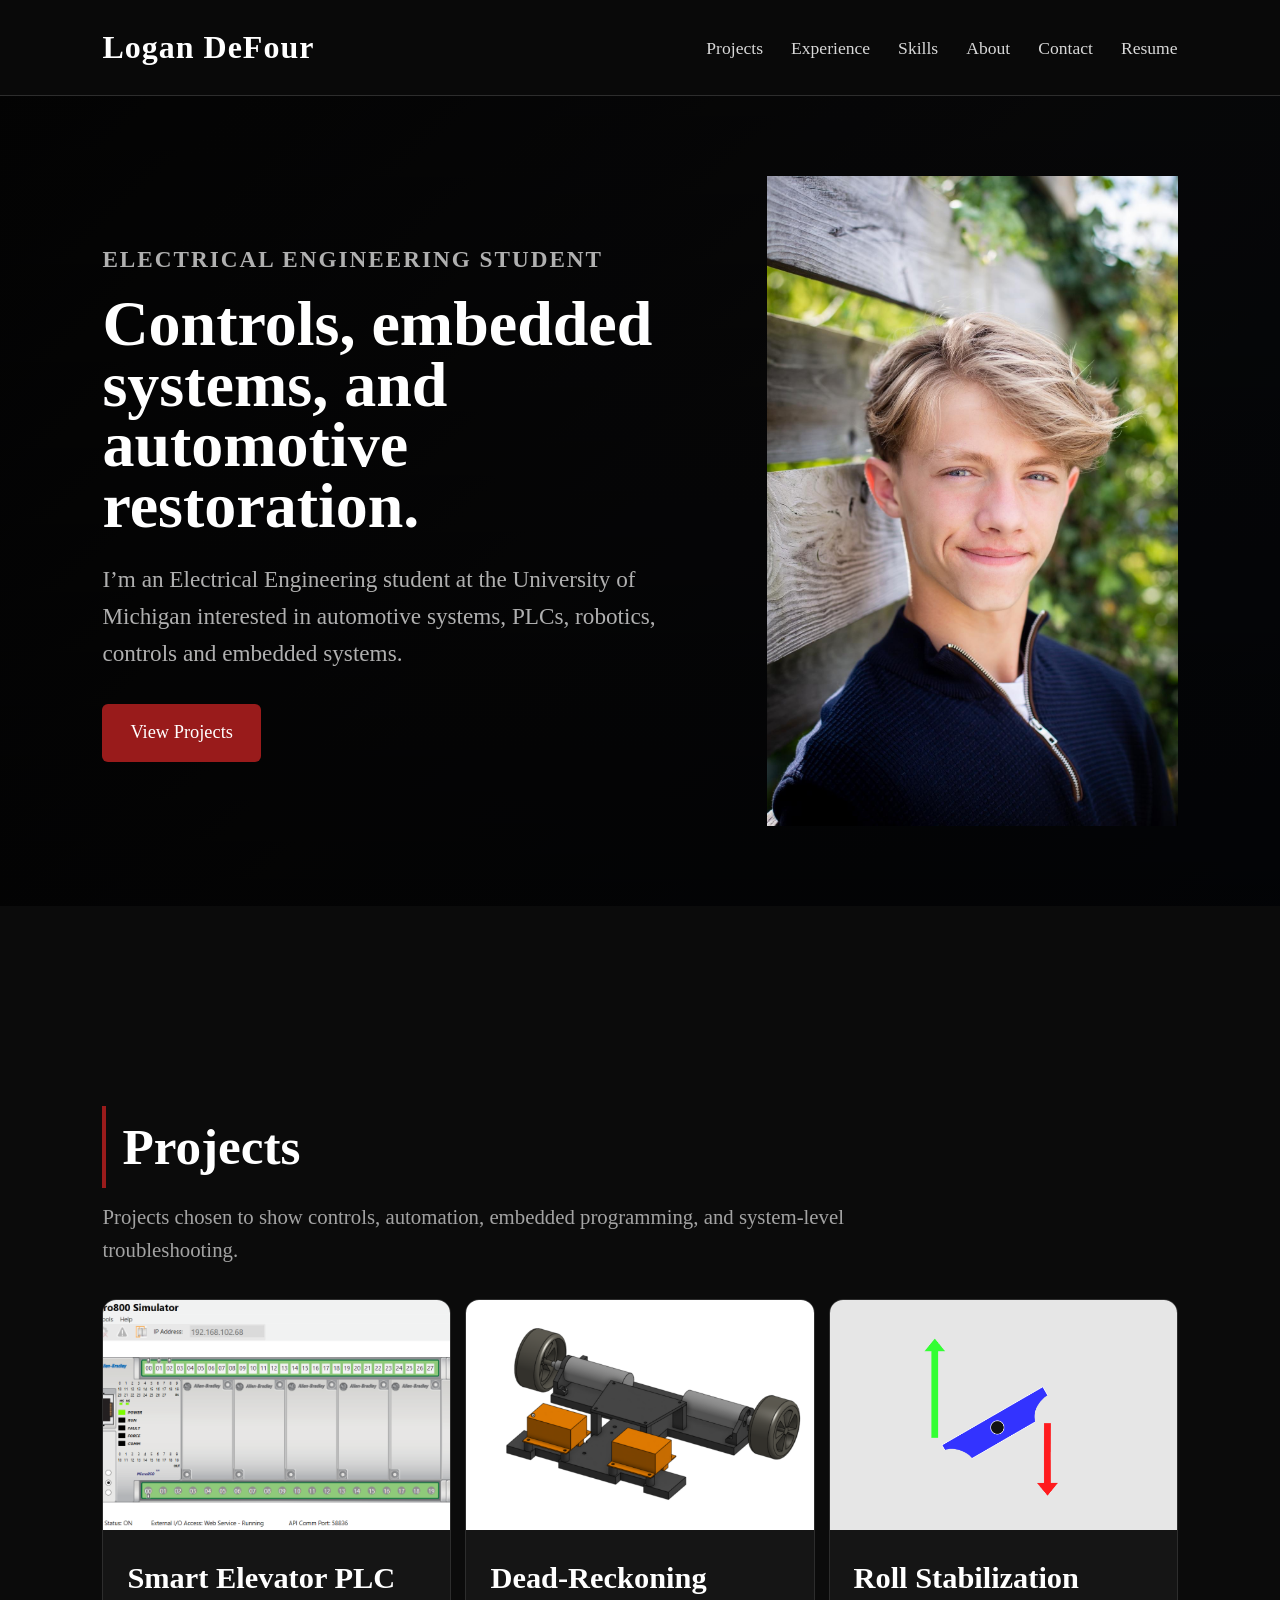
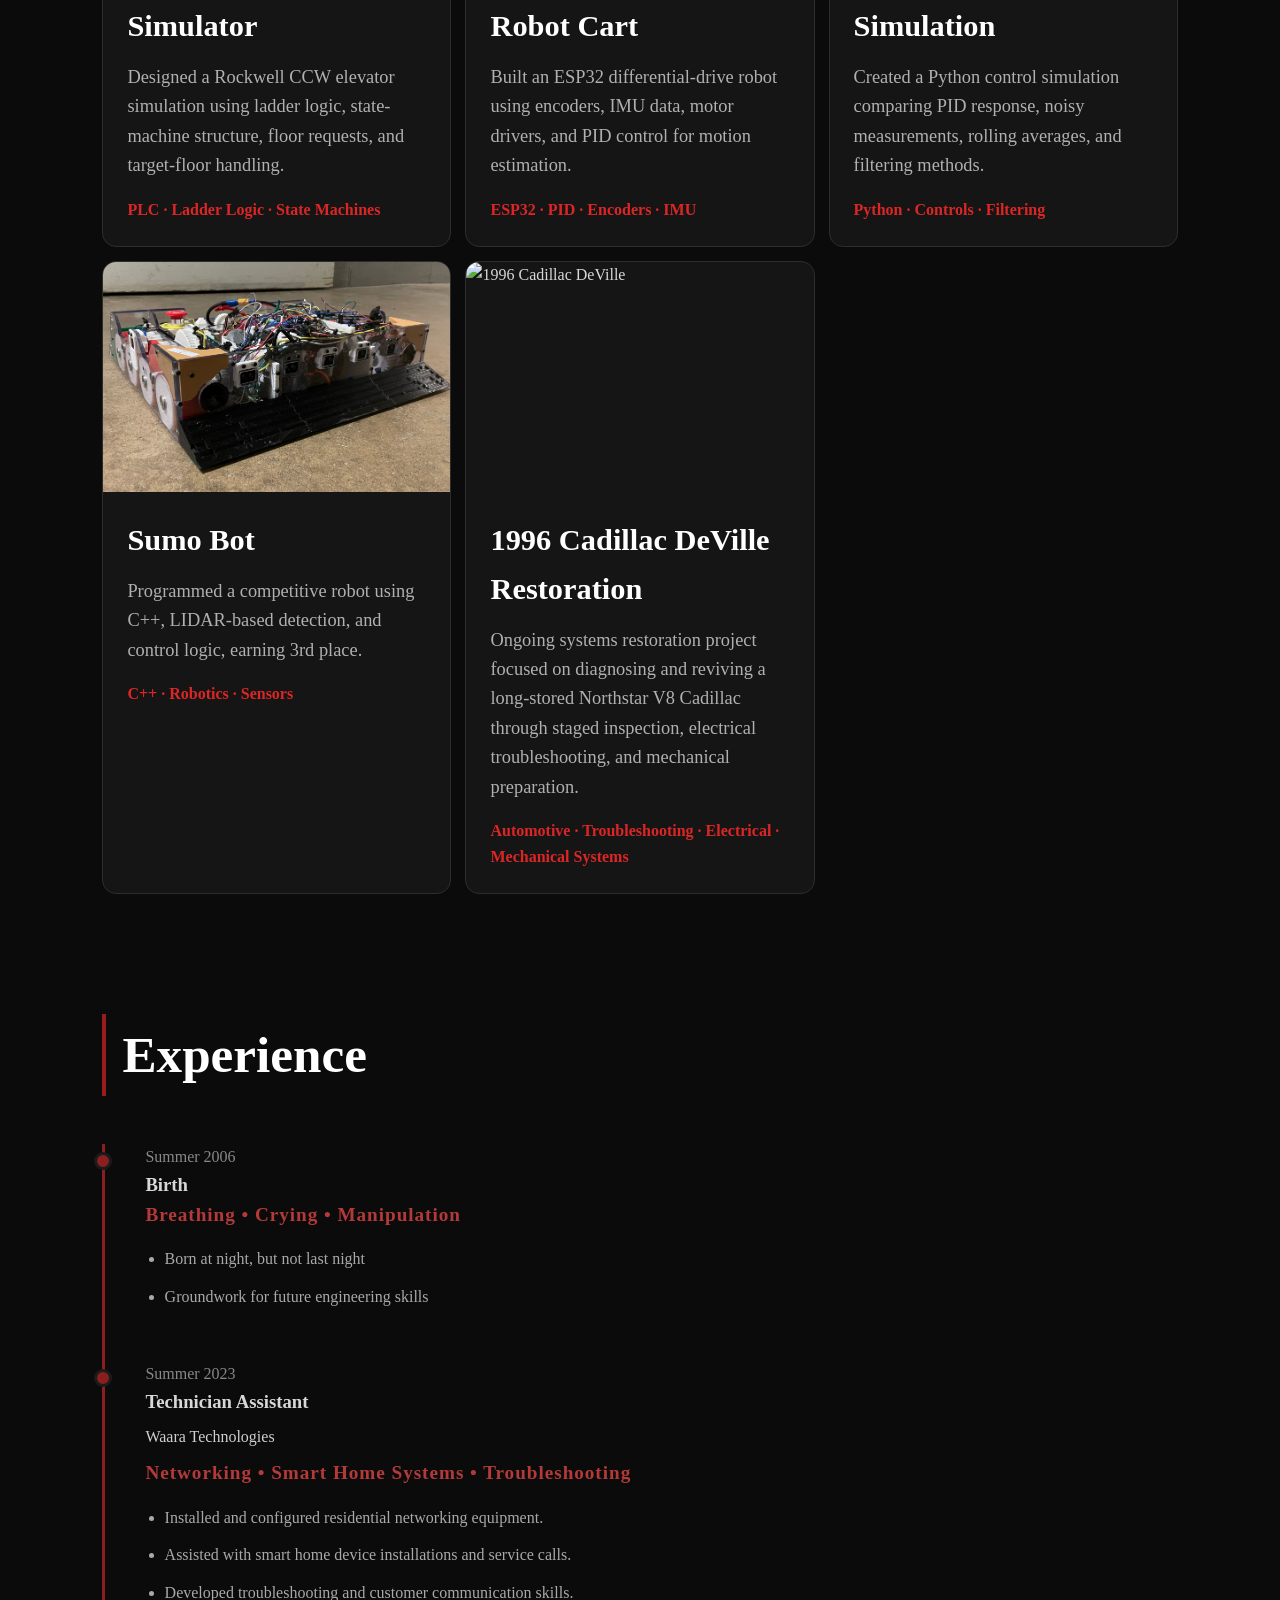
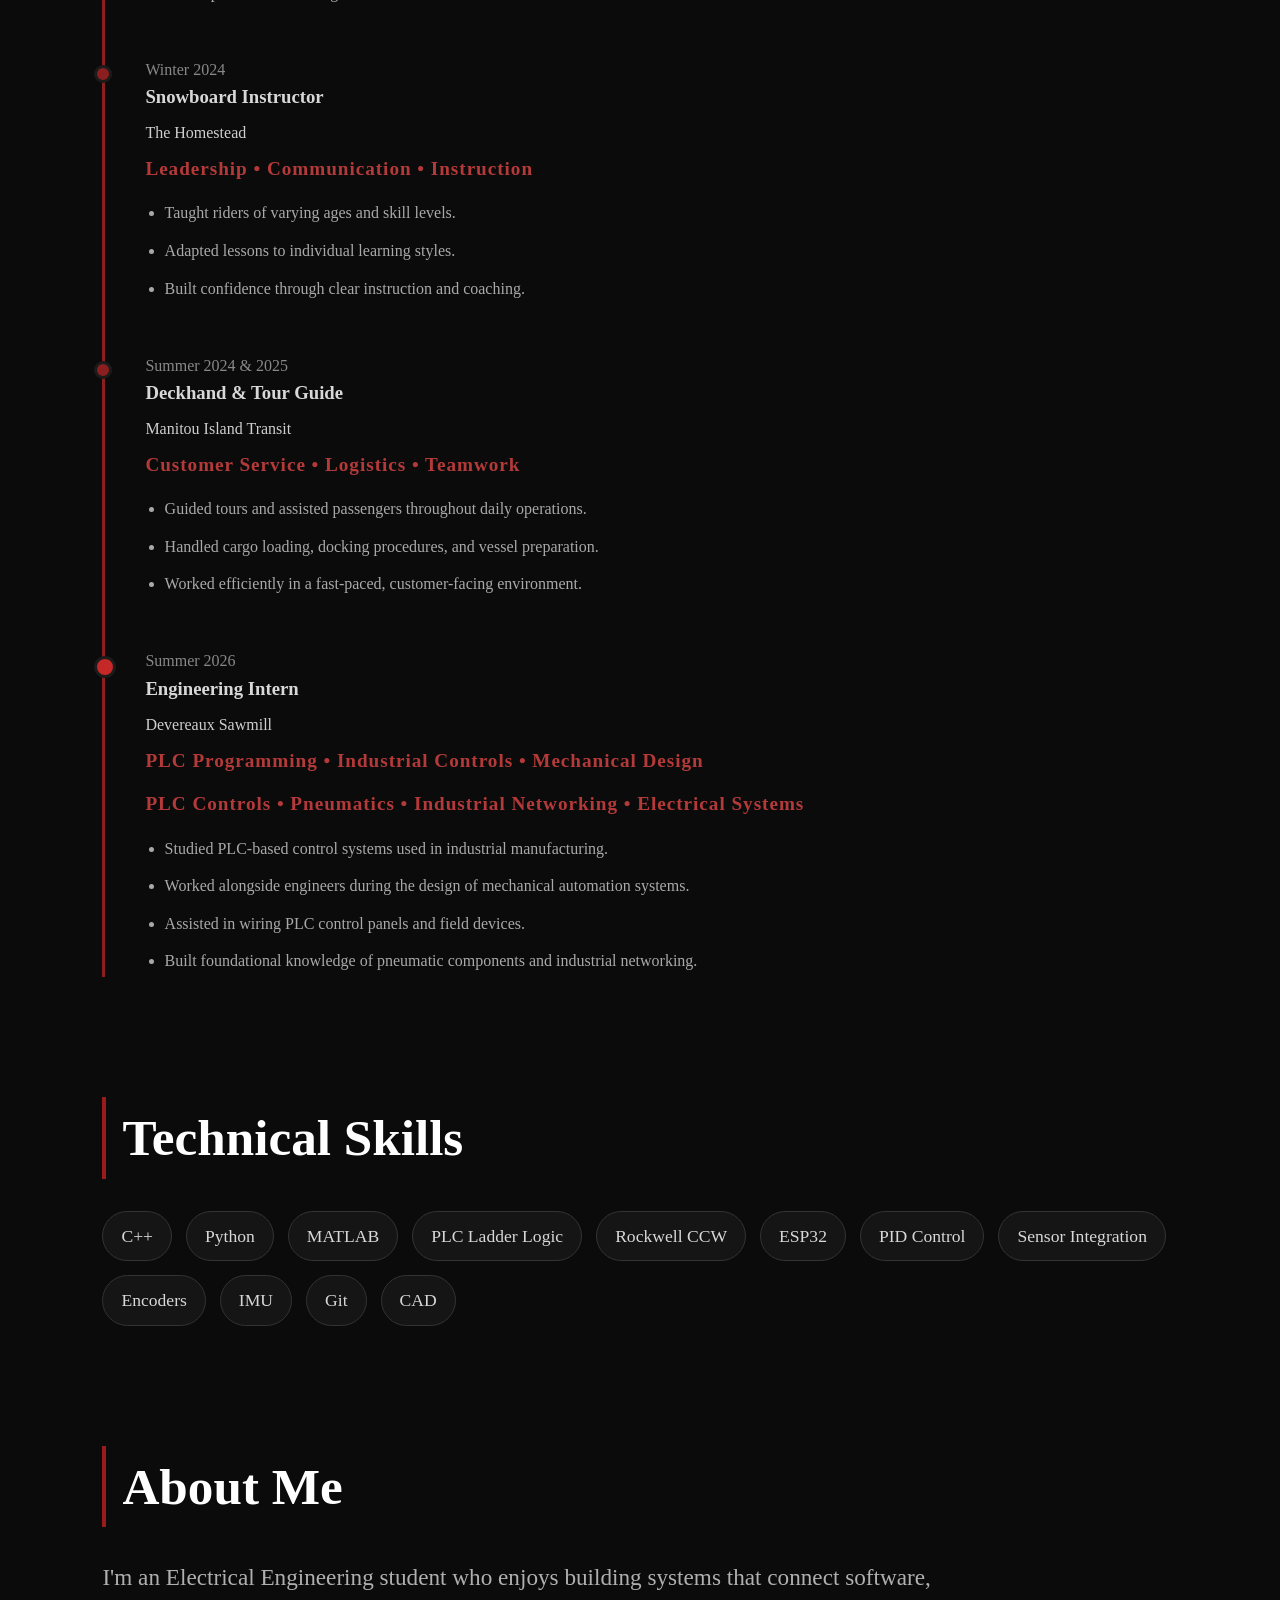
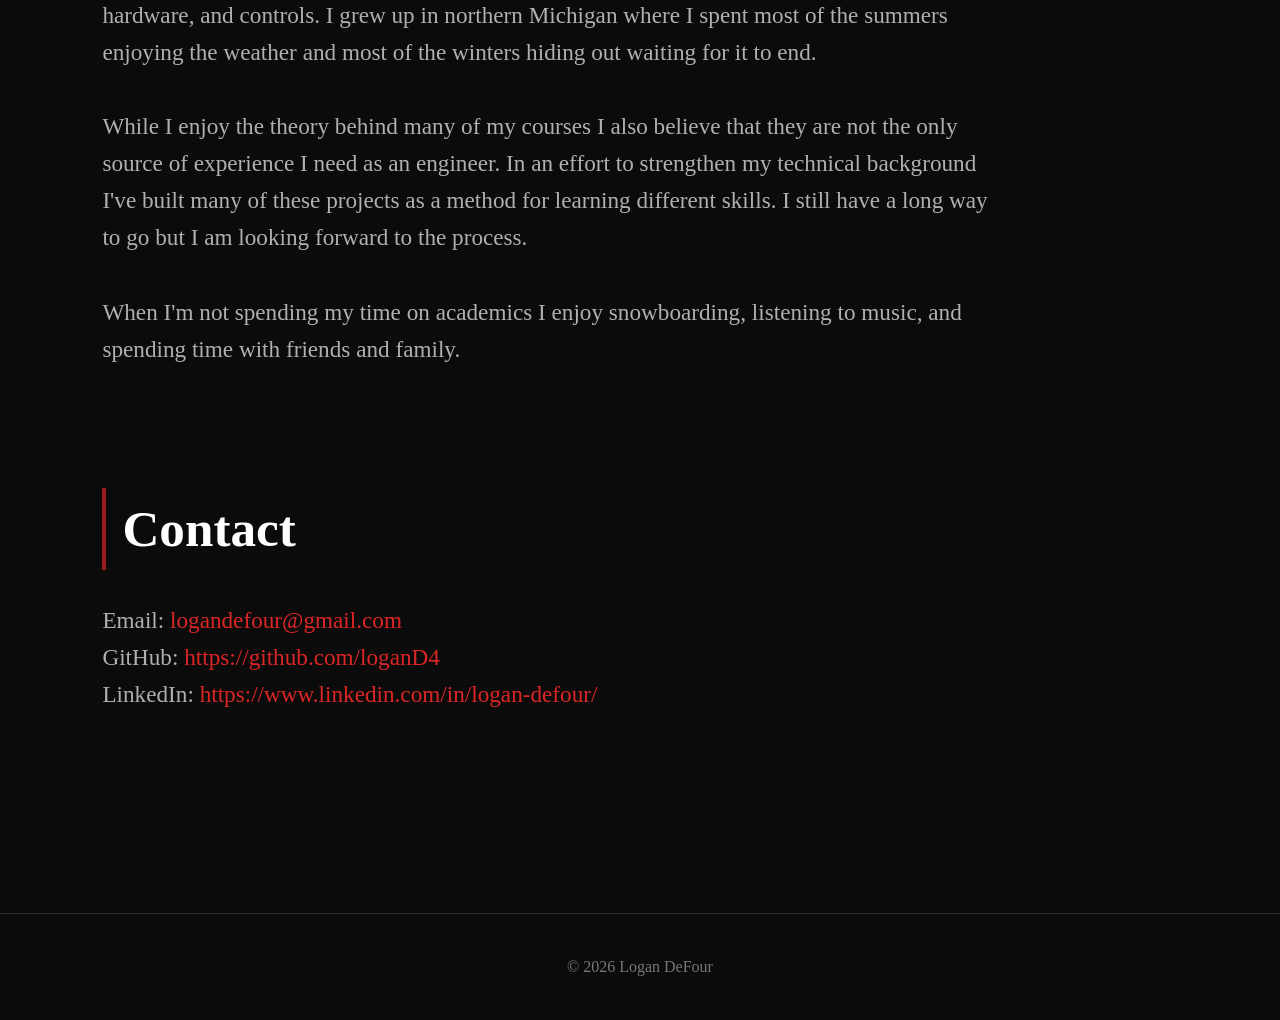
==== commit be577a94: "wording" ====
--- a/index.html
+++ b/index.html
@@ -302,7 +302,7 @@
     <br><br>
 
     While I enjoy the theory behind many of my courses I also believe that they are not the only source of experience
-    I need as an engineer. In an effort to strengthen my technical background I've built many of these projects as a method for learning a skill or two.
+    I need as an engineer. In an effort to strengthen my technical background I've built many of these projects as a method for learning different skills.
     I still have a long way to go but I am looking forward to the process.
 
     <br><br>
